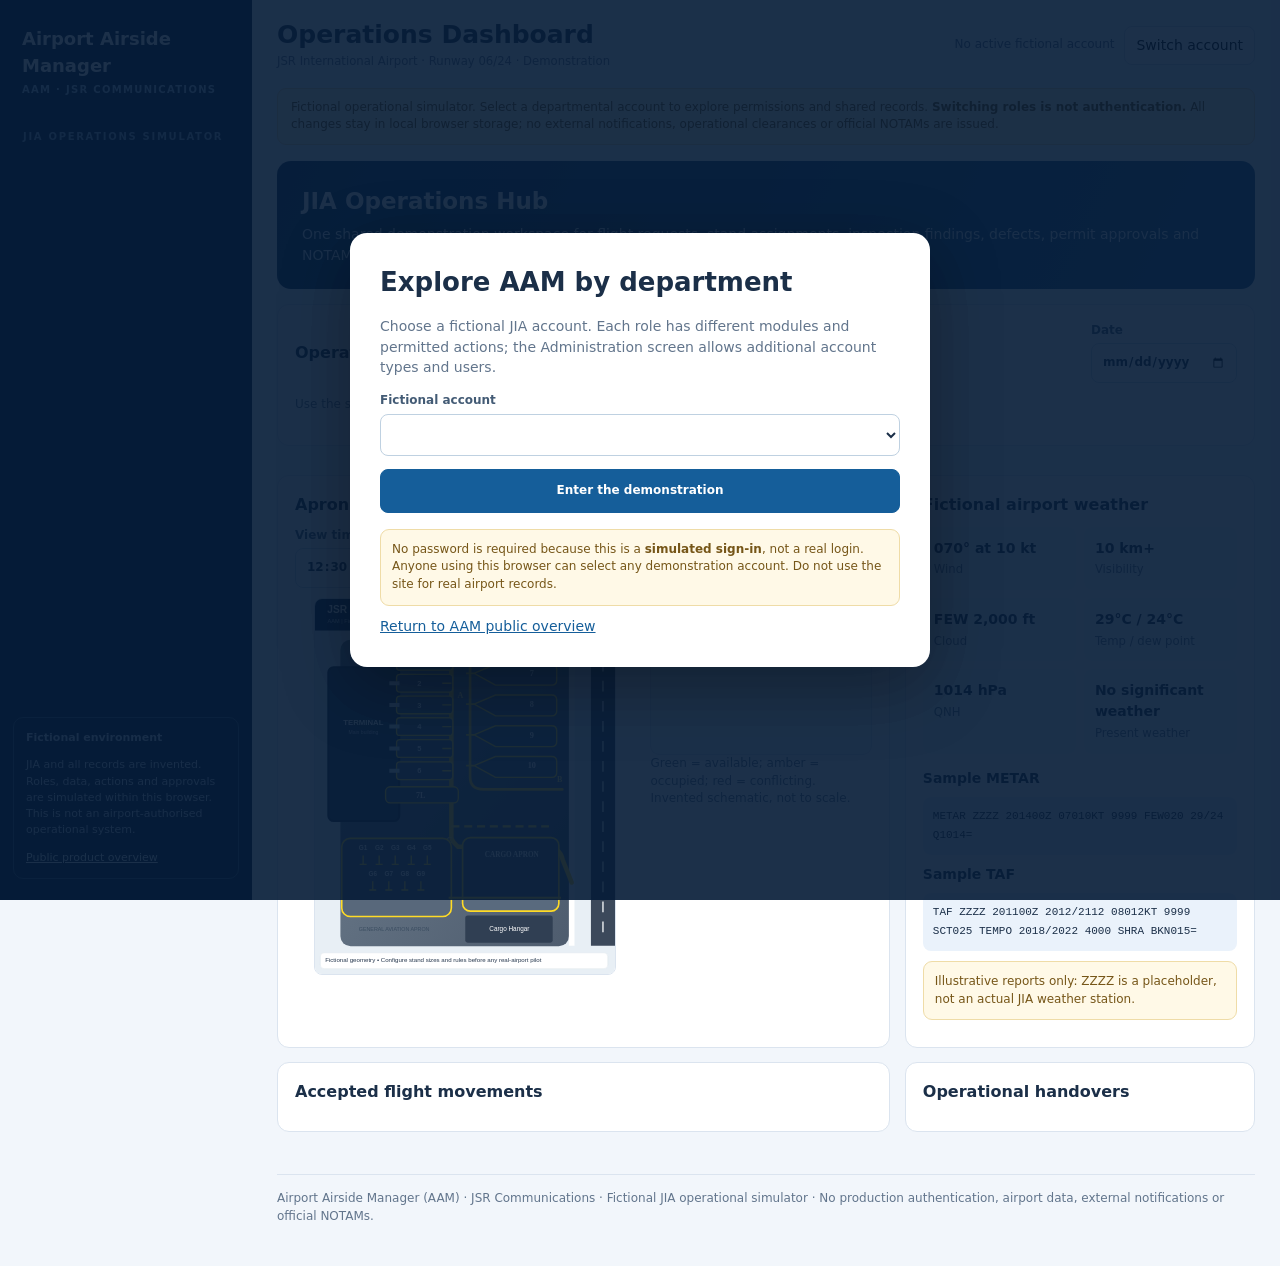
==== portal.html @ 3cc565a4 "Add unified fictional JIA departmental portal and admin configuration screens" ====
<!doctype html>
<html lang="en-GB">
<head>
<meta charset="utf-8"><meta name="viewport" content="width=device-width,initial-scale=1">
<meta name="description" content="Airport Airside Manager (AAM) integrated fictional JSR International Airport role-based operations simulator by JSR Communications.">
<meta name="theme-color" content="#102b4f">
<title>AAM | JIA Integrated Operations Simulation</title>
<link rel="stylesheet" href="assets/portal.css">
<script src="assets/portal.js" defer></script>
</head>
<body>
<div class="shell">
<aside class="sidebar" aria-label="AAM navigation">
<div class="brand"><b>Airport Airside Manager</b><small>AAM · JSR COMMUNICATIONS</small></div>
<div class="nav-title">JIA operations simulator</div>
<nav id="navLinks" aria-label="Department modules"></nav>
<div class="sidebar-note"><b>Fictional environment</b><p>JIA and all records are invented. Roles, data, actions and approvals are simulated within this browser. This is not an airport-authorised operational system.</p><a href="index.html" style="color:#e2f4ff">Public product overview</a></div>
</aside>
<main class="content">
<div class="top"><div><h1 id="pageTitle">Operations Dashboard</h1><small>JSR International Airport · Runway 06/24 · Demonstration</small></div>
<div class="account"><span id="accountLabel">No active fictional account</span><button type="button" id="switchAccount">Switch account</button></div></div>
<div class="demo-label">Fictional operational simulator. Select a departmental account to explore permissions and shared records. <b>Switching roles is not authentication.</b> All changes stay in local browser storage; no external notifications, operational clearances or official NOTAMs are issued.</div>
<section class="section active" data-page="dashboard">
<div class="hero"><h2>JIA Operations Hub</h2><p>One shared demonstration workspace for flight requests, stand assignments, inspection findings, defects, permit approvals and NOTAM requests. Switch between fictional department accounts to see the differences.</p></div>
<div class="panel"><div class="panel-head"><h3>Operating day</h3><label class="field">Date <input id="operatingDate" type="date"></label></div><p class="hint">Use the same fictional working day across flights, GA stays, inspections and the apron display.</p></div>
<div class="metrics" id="dashboardMetrics"></div>
<div class="two">
<div class="panel"><h3>Apron occupancy · assignment-linked</h3><div class="actions"><label class="field">View time <input id="viewTime" type="time" value="12:30"></label><button class="btn" data-action="reset-time">12:30 sample</button></div>
<div class="map-wrap"><div class="map-graphic"><img src="assets/jia-demo-apron.svg" alt="Original fictional JIA apron with contact stands, remote parking, GA and cargo positions"><div id="mapPins"></div></div>
<div><h4>Selected position</h4><div class="map-data" id="mapDetail">Choose a stand.</div><p class="hint">Green = available; amber = occupied; red = conflicting. Invented schematic, not to scale.</p></div></div>
</div>
<div class="panel"><h3>Fictional airport weather</h3><div class="wxgrid"><div><b>070° at 10 kt</b><small>Wind</small></div><div><b>10 km+</b><small>Visibility</small></div><div><b>FEW 2,000 ft</b><small>Cloud</small></div><div><b>29°C / 24°C</b><small>Temp / dew point</small></div><div><b>1014 hPa</b><small>QNH</small></div><div><b>No significant weather</b><small>Present weather</small></div></div><h4 style="margin-top:14px">Sample METAR</h4><code class="raw">METAR ZZZZ 201400Z 07010KT 9999 FEW020 29/24 Q1014=</code><h4>Sample TAF</h4><code class="raw">TAF ZZZZ 201100Z 2012/2112 08012KT 9999 SCT025 TEMPO 2018/2022 4000 SHRA BKN015=</code><div class="notice">Illustrative reports only: ZZZZ is a placeholder, not an actual JIA weather station.</div></div>
</div>
<div class="two"><div class="panel"><h3>Accepted flight movements</h3><div id="dashboardFlights"></div></div><div class="panel"><h3>Operational handovers</h3><div id="dashboardWork"></div></div></div>
</section>
<section class="section" data-page="flights">
<div class="panel"><div class="panel-head"><h3>Flight requests &amp; official working schedule</h3><span class="tag">Airline requests require Operations acceptance</span></div><p class="hint">Airlines see only their own flights. Pending requests do not appear on the accepted movement board. Airlines may update ETA and ETD after acceptance; only Operations can allocate stands or alter official schedule status.</p><div class="table-wrap"><table><thead><tr><th>Flight / airline</th><th>Category / aircraft</th><th>STA / STD</th><th>ETA / ETD</th><th>Status</th><th>Stand / resources</th><th>Action</th></tr></thead><tbody id="flightRows"></tbody></table></div></div>
<div class="panel"><h3>Add a flight request</h3><form class="form" id="flightForm">
<label>Flight number / callsign<input required name="number" maxlength="16" placeholder="IA215"></label><label>Aircraft type<select name="aircraft"><option>AT76</option><option>DHC6</option><option>E190</option><option>A320</option><option>B738</option><option>C208</option></select></label>
<label>Arrival / origin code<input name="origin" required maxlength="12" placeholder="ZZZA"></label><label>Next destination<input name="destination" required maxlength="12" placeholder="ZZZB"></label>
<label>Category<select name="category"><option>International</option><option>Domestic</option><option>GA</option><option>Cargo</option></select></label><label>Scheduled arrival (STA)<input name="sta" type="time" required></label>
<label>Scheduled departure (STD)<input name="std" type="time" required></label><label>ETA (optional)<input name="eta" type="time"></label>
<label>ETD (optional)<input name="etd" type="time"></label><div class="full"><button class="btn primary" type="submit">Submit to Airport Operations</button></div>
</form></div>
</section>
<section class="section" data-page="private">
<div class="panel"><h3>Airline private schedule</h3><p class="hint">This is your airline's private working sheet. Add internal rows, notes and changes and print it without sending them to Airport Operations. Selecting <b>Submit flight to Operations</b> is a separate deliberate action.</p>
<div class="actions"><button class="btn" id="printPrivate" type="button">Print private schedule</button></div>
<div class="table-wrap" id="privatePrintArea"><table><thead><tr><th>Internal flight</th><th>Route</th><th>Time</th><th>Private notes</th><th>Action</th></tr></thead><tbody id="privateRows"></tbody></table></div></div>
<div class="panel"><h3>Add private planning row</h3><form id="privateForm" class="form"><label>Internal flight<input name="flight" required maxlength="18"></label><label>Route<input name="route" maxlength="90" required></label><label>Planning time<input name="time" type="time" required></label><label class="full">Private note<textarea name="note" maxlength="350"></textarea></label><div class="full"><button class="btn primary">Save privately</button></div></form></div>
</section>
<section class="section" data-page="ga">
<div class="two"><div class="panel"><h3>GA &amp; FBO parking register</h3><p class="hint">Multi-day reservations and occupied GA positions. FBOs see their own entries, while Operations can view all. Position conflicts are flagged.</p><div id="gaRows"></div></div>
<div class="panel"><h3>Add fictional GA stay</h3><form class="form" id="gaForm"><label>Aircraft registration<input name="registration" required maxlength="16"></label><label>Aircraft type<input name="aircraft" required maxlength="24" placeholder="C208"></label><label>GA position<select name="spot" id="gaSpotSelect"></select></label><label>Operator<input name="operator" required maxlength="80"></label><label>Arrival date<input type="date" name="start" required></label><label>Departure date<input type="date" name="end" required></label><label>Status<select name="status"><option>Reserved</option><option>On stand</option><option>Departed</option></select></label><div class="full"><button class="btn primary">Save GA stay</button></div></form></div></div>
</section>
<section class="section" data-page="issues">
<div class="two"><div class="panel"><h3>Issues &amp; defects register</h3><p class="hint">One issue, one accountable owner, due date and recorded resolution/sign-off. Overdue entries remain open until formally closed.</p><div class="cards" id="issueRows"></div></div>
<div class="panel"><h3>Report a defect</h3><form id="issueForm" class="form">
<label>Location<input name="location" required maxlength="100" placeholder="Stand 4"></label><label>Category<select name="category"><option>Lighting</option><option>Surface</option><option>FOD</option><option>Fire / safety</option><option>Equipment</option><option>Terminal</option><option>Other</option></select></label>
<label>Severity<select name="severity"><option>Low</option><option selected>Medium</option><option>High</option><option>Urgent</option></select></label><label>Responsible department<select name="owner"><option>Maintenance</option><option>Airport Operations</option><option>Safety</option><option>Ground Handling</option><option>Terminal Operations</option></select></label>
<label>Due date/time<input name="due" type="datetime-local"></label><label class="full">Observation<textarea name="description" required maxlength="900"></textarea></label><div class="full"><button class="btn primary">Create tracked issue</button></div></form></div></div>
</section>
<section class="section" data-page="inspections">
<div class="two"><div class="panel"><h3>Recorded inspection findings</h3><p class="hint">A failed inspection item automatically raises a linked issue in this simulator.</p><div id="inspectionRows"></div></div>
<div class="panel"><h3>Record a fictional inspection check</h3><form id="inspectionForm" class="form">
<label>Checklist<select name="type" id="inspectionType"><option>Airfield</option><option>Terminal</option></select></label><label>Item<select name="item" id="inspectionItem"></select></label>
<label>Result<select name="result"><option>Pass</option><option>Fail</option></select></label><label>Location<input name="location" required maxlength="100"></label>
<label class="full">Remarks<textarea name="remarks" maxlength="900"></textarea></label><div class="full"><button class="btn primary">Record inspection result</button></div></form>
<p class="hint" style="margin-top:15px">For full day/night checklists and PDF reports, use the existing <a href="airfield-inspection.html">Airfield Inspection</a> or <a href="terminal-inspection.html">Terminal Inspection</a> tools. Those older standalone forms do not yet automatically create issues in this simulator.</p></div></div>
</section>
<section class="section" data-page="permits">
<div class="two"><div class="panel"><h3>Airside permits</h3><p class="hint">Request → approval / rejection → activation → close-out. Decisions are simulated and retained in the local audit history.</p><div id="permitRows" class="cards"></div></div>
<div class="panel"><h3>New permit application</h3><form class="form" id="permitForm">
<label>Permit type<select name="type"><option>Hot works</option><option>Airside works</option><option>AVOP / driving</option><option>Temporary access</option></select></label><label>Location<input required name="location" maxlength="100"></label>
<label>Responsible team<input required name="team" maxlength="90"></label><label>Proposed end date/time<input name="end" type="datetime-local"></label>
<label class="full">Scope / safety precautions<textarea required name="scope" maxlength="950"></textarea></label><div class="full"><button class="btn primary">Submit permit request</button></div></form></div></div>
</section>
<section class="section" data-page="notams">
<div class="notice">NOTAM requests and “issued” notices on this page are fictional simulations. This site never communicates with AIS, ATC or an authoritative NOTAM service.</div>
<div class="two"><div class="panel"><h3>NOTAM requests &amp; sample notices</h3><p class="hint">Internal request → Operations review → AIS filing simulation → ATC acknowledgement. Requests are not official NOTAMs.</p><div class="cards" id="notamRows"></div></div>
<div class="panel"><h3>New internal NOTAM request</h3><form class="form" id="notamForm">
<label>Subject<select name="subject"><option>Runway</option><option>Taxiway</option><option>Apron / stands</option><option>Lighting</option><option>Obstacle</option><option>Other</option></select></label>
<label>Location<input name="location" required maxlength="100" placeholder="RWY 06/24"></label>
<label>Start time (UTC)<input name="start" type="datetime-local"></label><label>End time (UTC)<input name="end" type="datetime-local"></label>
<label class="full">Proposed notice text<textarea required name="text" maxlength="1000"></textarea></label><div class="full"><button class="btn primary">Submit internal request</button></div></form></div></div>
</section>
<section class="section" data-page="reports">
<div class="panel"><h3>Reports &amp; audit history</h3><p class="hint">Download fictional CSV reports. These records are local to this browser and are not audited server-side.</p>
<div class="actions" id="reportButtons"></div><h4>Recent demonstration activity</h4><div id="auditRows"></div></div>
</section>
<section class="section" data-page="admin">
<div class="hero"><h2>Administration · JIA</h2><p>Configure simulated account types, permissions, departmental accounts and organisations. None of these controls creates secure users or grants access to a real airport system.</p></div>
<div class="two"><div class="panel"><div class="panel-head"><h3>Account types &amp; permissions</h3></div><label class="field">Edit role type<select id="roleEditor"></select></label><div id="permissionEditor" class="permission-grid" style="margin-top:12px"></div><div class="actions"><button class="btn primary" id="saveRole">Save permissions</button></div><form id="roleForm" class="form"><label class="full">Create new account type<input name="name" required maxlength="50" placeholder="e.g. Airport Fire Service"></label><div class="full"><button class="btn">Add account type</button></div></form></div>
<div class="panel"><h3>Register fictional account</h3><form id="userForm" class="form"><label>Account display name<input name="name" required maxlength="80" placeholder="Demo AIS Officer"></label><label>Account type<select name="role" id="newUserRole"></select></label><label>Organisation<select name="org" id="newUserOrg"></select></label><div class="full"><button class="btn primary">Create account</button></div></form>
<h3 style="margin-top:23px">Register organisation</h3><form class="form" id="orgForm"><label>Organisation<input name="name" maxlength="90" required></label><label>Type<select name="type"><option>Airport</option><option>Airline</option><option>FBO</option><option>Ground Handler</option><option>Contractor</option><option>Other</option></select></label><div class="full"><button class="btn">Add organisation</button></div></form></div></div>
<div class="panel"><h3>Fictional account directory</h3><p class="hint">Account activation and roles are browser-only simulation settings. The System Administrator role is protected from permission edits in this demonstration.</p><div class="table-wrap"><table><thead><tr><th>Account</th><th>Type</th><th>Organisation</th><th>Status</th><th>Actions</th></tr></thead><tbody id="userRows"></tbody></table></div>
<div class="actions"><button type="button" class="btn danger" id="resetDemo">Reset all fictional demo data</button></div></div>
</section>
<footer class="muted" style="font-size:12px;border-top:1px solid #dbe4ef;padding-top:15px;margin-top:28px">Airport Airside Manager (AAM) · JSR Communications · Fictional JIA operational simulator · No production authentication, airport data, external notifications or official NOTAMs.</footer>
</main></div>
<div id="loginOverlay" role="dialog" aria-modal="true" aria-label="Choose a fictional departmental account" hidden>
<div class="login-card"><h2>Explore AAM by department</h2><p>Choose a fictional JIA account. Each role has different modules and permitted actions; the Administration screen allows additional account types and users.</p>
<label class="field">Fictional account<select id="loginChoice"></select></label><button type="button" class="btn primary" id="loginGo">Enter the demonstration</button>
<div class="notice">No password is required because this is a <b>simulated sign-in</b>, not a real login. Anyone using this browser can select any demonstration account. Do not use the site for real airport records.</div>
<a href="index.html">Return to AAM public overview</a></div></div>
</body></html>
---- assets/portal.css ----
:root{--navy:#102b4f;--blue:#155e9a;--deep:#071b38;--gold:#f2c451;--ink:#1b2f48;--muted:#62758c;--line:#dbe4ef;--bg:#f2f6fb;--white:#fff;--ok:#16724d;--bad:#af302b}
*{box-sizing:border-box}html{scroll-behavior:smooth}body{margin:0;background:var(--bg);color:var(--ink);font:14px/1.48 system-ui,-apple-system,"Segoe UI",Arial,sans-serif}a{color:var(--blue)}
input,button,select,textarea{font:inherit}button{cursor:pointer}button:disabled{opacity:.5;cursor:not-allowed}button:focus-visible,a:focus-visible,input:focus-visible,select:focus-visible,textarea:focus-visible{outline:3px solid #80b4e8;outline-offset:2px}
.shell{display:grid;grid-template-columns:252px minmax(0,1fr);min-height:100vh}
.sidebar{background:var(--deep);color:white;padding:21px 13px;display:flex;flex-direction:column;gap:20px;position:sticky;top:0;height:100vh;overflow:auto}
.brand{padding:5px 9px}.brand b{display:block;font-size:18px}.brand small{display:block;color:#a9c8e9;letter-spacing:1.3px;font-weight:600;font-size:10px;margin-top:4px}
.nav-title{font-size:10px;letter-spacing:1.7px;color:#91aed0;text-transform:uppercase;font-weight:850;margin:7px 10px}
#navLinks{display:grid;gap:4px}.nav-link{color:#cfe0f1;text-decoration:none;border-radius:8px;padding:11px 12px;font-weight:680;font-size:13px}.nav-link:hover{background:#203e63;color:#fff}.nav-link.active{background:#28537e;color:white;border-left:3px solid var(--gold)}.nav-link em{font-style:normal;color:#91bde7;margin-right:8px}
.sidebar-note{margin-top:auto;padding:12px;border:1px solid #395776;border-radius:10px;font-size:11px;color:#c4d6eb}
.content{min-width:0;padding:20px 25px 40px;max-width:1650px;width:100%;margin:auto}
.top{display:flex;justify-content:space-between;align-items:center;gap:15px;flex-wrap:wrap;margin-bottom:17px}
.top h1{font-size:25px;margin:0;line-height:1.2}.top small{color:var(--muted)}.account{display:flex;gap:10px;align-items:center;flex-wrap:wrap}.account span{font-size:12px;color:#516984}.account b{color:#173c65}.account button{border:1px solid #cbdbe9;background:#fff;border-radius:8px;padding:8px 11px}
.hero{background:linear-gradient(115deg,#12345b,#235e91);padding:23px 25px;color:#fff;border-radius:14px;margin-bottom:15px}
.hero h2{font-size:23px;margin:0 0 6px}.hero p{margin:0;color:#d9e8f6;max-width:950px}.hero small{color:#f8e6a0}
.demo-label{border-radius:9px;background:#fff7df;border:1px solid #efdba0;color:#75510a;padding:10px 13px;font-size:12px;margin-bottom:16px}
.section{display:none}.section.active{display:block}
.metrics{display:grid;grid-template-columns:repeat(4,minmax(0,1fr));gap:13px;margin-bottom:15px}.metric{background:white;border:1px solid var(--line);border-radius:11px;padding:16px}.metric span{font-size:11px;text-transform:uppercase;color:var(--muted);letter-spacing:.4px;font-weight:750}.metric strong{font-size:29px;display:block;margin:5px 0 2px}.metric small{color:var(--muted)}
.panel{background:#fff;border:1px solid var(--line);border-radius:12px;padding:17px;margin-bottom:14px;min-width:0}.panel h3{font-size:16px;margin:0 0 10px}.panel h4{font-size:14px;margin:0 0 6px}.panel .hint{font-size:12px;color:var(--muted);margin:0 0 14px}.panel-head{display:flex;align-items:center;justify-content:space-between;gap:10px;flex-wrap:wrap;margin-bottom:13px}.panel-head h3{margin:0}
.two{display:grid;grid-template-columns:minmax(0,1.4fr) minmax(300px,.8fr);gap:15px}.two-even{display:grid;grid-template-columns:repeat(2,minmax(0,1fr));gap:15px}
.form{display:grid;grid-template-columns:repeat(2,minmax(0,1fr));gap:11px}.form label,.field{display:block;font-size:12px;font-weight:750;color:#435b75}.form input,.form select,.form textarea,.field input,.field select{display:block;width:100%;margin-top:4px;background:#fff;border:1px solid #c9d7e6;padding:9px 10px;border-radius:8px;color:var(--ink);min-width:0}.form textarea{resize:vertical;min-height:75px}.full{grid-column:1/-1}.compact{max-width:210px}
.btn{background:#fff;border:1px solid #c9d6e5;color:#1c507f;padding:9px 13px;border-radius:8px;font-size:12px;font-weight:780;display:inline-block;text-decoration:none}.btn.primary{background:var(--blue);color:#fff;border-color:var(--blue)}.btn.danger{background:#fff3f2;color:#9b2d28;border-color:#f3c3c0}.btn:disabled{cursor:not-allowed;opacity:.5}.btn:hover:not(:disabled){filter:brightness(.96)}.actions{display:flex;flex-wrap:wrap;gap:8px;align-items:center;margin:10px 0}.actions select,.actions input{width:auto;max-width:190px;min-width:110px}
.table-wrap{overflow:auto;border:1px solid var(--line);border-radius:10px}table{width:100%;border-collapse:collapse;min-width:650px}th{background:#f1f5f9;color:#54708d;letter-spacing:.35px;text-align:left;font-size:10px;text-transform:uppercase;font-weight:850}th,td{padding:10px;border-bottom:1px solid #e6edf4;vertical-align:top}td{font-size:12px}tr:last-child td{border-bottom:0}td small{display:block;color:#6e7f94}td select{min-width:110px;border:1px solid #cbd9e6;border-radius:7px;background:#fff;padding:6px}td .btn{padding:6px 8px;font-size:11px}
.tag{display:inline-block;padding:4px 8px;border-radius:8px;font-size:10px;font-weight:800;background:#e9f2fc;color:#1f5991}.tag.green{background:#e1f7e9;color:#0d7540}.tag.amber{background:#fff1d7;color:#8b5608}.tag.red{background:#ffe5e3;color:#a22d28}
.cards{display:grid;gap:11px}.record{border:1px solid var(--line);background:#fcfdff;border-radius:10px;padding:12px}.record h4{margin:0 0 7px;font-size:13px}.record p{font-size:12px;color:#485f77;margin:7px 0;white-space:pre-wrap;overflow-wrap:anywhere}.record small{font-size:11px;color:#60758c}
.muted{color:var(--muted)}.empty{color:var(--muted);padding:17px;font-size:13px}
.map-wrap{display:grid;grid-template-columns:minmax(0,1fr) minmax(210px,.65fr);gap:15px}.map-graphic{position:relative;max-width:650px;margin:auto}.map-graphic img{width:100%;display:block;border-radius:8px;border:1px solid var(--line)}.map-pin{position:absolute;z-index:2;border:1px solid #fff;box-shadow:0 2px 7px #0005;border-radius:7px;padding:3px 5px;max-width:72px;transform:translate(-50%,-50%);font-size:10px;font-weight:800;background:#e3f8e9;color:#135e39}.map-pin.busy{background:#ffe7b5;color:#78480b}.map-pin.clash{background:#ffe0dd;color:#a1221d}.map-pin[aria-pressed="true"]{outline:2px solid #1d5b9e;outline-offset:2px}.map-data{white-space:pre-line;line-height:1.7;font-size:12px;background:#f2f6fa;border:1px solid var(--line);border-radius:9px;padding:11px;min-height:130px;color:#1a3756}
.wxgrid{display:grid;grid-template-columns:repeat(2,minmax(0,1fr));gap:8px}.wxgrid div{background:#f3f7fc;padding:11px;border-radius:8px}.wxgrid b{display:block}.wxgrid small{color:#60778d}code.raw{display:block;white-space:normal;overflow-wrap:anywhere;background:#eaf2fb;padding:10px;border-radius:8px;font-size:11px;line-height:1.7;margin:9px 0}.notice{padding:11px;background:#fff9e7;border:1px solid #efdca7;border-radius:9px;color:#765618;font-size:12px;margin:10px 0}.audit{font-size:11px;color:#637993;border-bottom:1px solid #edf2f6;padding:7px 0}
.permission-grid{display:grid;grid-template-columns:repeat(3,minmax(0,1fr));gap:9px}.permission-grid label{display:flex;align-items:start;gap:7px;padding:6px;border:1px solid #d8e3ee;border-radius:8px;font-size:11px;font-weight:550}.permission-grid input{margin:2px 0 0;width:auto}.role-picker{display:grid;grid-template-columns:1fr 1fr;gap:10px}
#loginOverlay{position:fixed;inset:0;background:#061c37e8;z-index:200;display:flex;justify-content:center;align-items:center;padding:18px}
.login-card{background:#fff;max-width:580px;width:100%;border-radius:17px;padding:30px;box-shadow:0 20px 70px #0005}.login-card h2{font-size:26px;margin:0 0 8px}.login-card p{color:var(--muted)}.login-card select{width:100%;border:1px solid #bfd1e1;border-radius:8px;padding:12px;background:white}.login-card button{width:100%;margin-top:13px;padding:12px}.login-card .notice{margin-top:16px}
dialog{border:1px solid #c6d8e8;border-radius:14px;padding:24px;max-width:min(90vw,550px)}dialog::backdrop{background:#06182cc9}
@media(max-width:1100px){.shell{grid-template-columns:220px minmax(0,1fr)}.content{padding:16px}.permission-grid{grid-template-columns:repeat(2,minmax(0,1fr))}}
@media(max-width:850px){.shell{grid-template-columns:1fr}.sidebar{position:relative;height:auto;gap:10px;padding:14px}.sidebar-note{display:none}#navLinks{display:flex;overflow:auto;gap:5px}.nav-link{flex:none;padding:10px}.two,.two-even,.map-wrap{grid-template-columns:1fr}.metrics{grid-template-columns:repeat(2,minmax(0,1fr))}}
@media(max-width:580px){.metrics,.form,.permission-grid,.role-picker,.wxgrid{grid-template-columns:1fr}.content{padding:13px}.login-card{padding:18px}.top h1{font-size:21px}.map-pin{font-size:8px;padding:2px 3px}th,td{padding:8px}}
@media print{.sidebar,.account,.btn,.form,.demo-label,#loginOverlay,.nav-link{display:none!important}.shell{display:block}.section{display:none!important}.section.active{display:block!important}body{background:#fff}.panel{break-inside:avoid}}
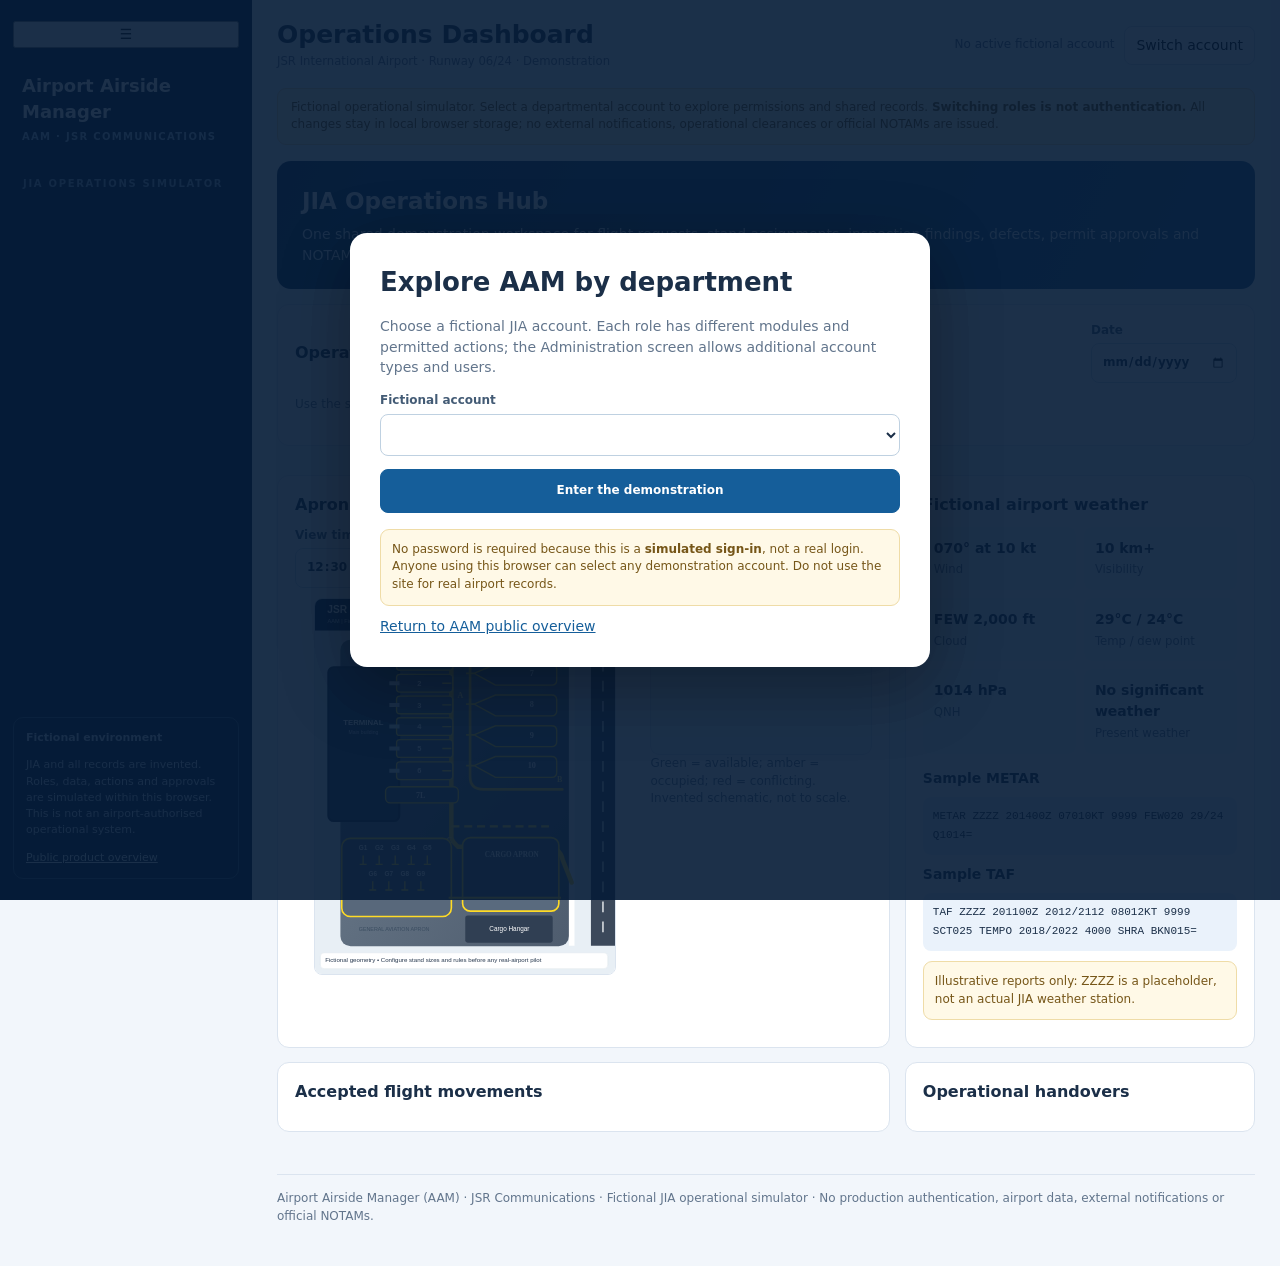
==== commit b805b9af: "Add collapsible sidebar control and separate Issues/Permits tabs in departmental simulator" ====
--- a/portal.html
+++ b/portal.html
@@ -11,6 +11,7 @@
 <body>
 <div class="shell">
 <aside class="sidebar" aria-label="AAM navigation">
+<button id="collapseSidebar" class="collapse-control" type="button" aria-expanded="true" aria-label="Collapse sidebar" title="Collapse sidebar">☰</button>
 <div class="brand"><b>Airport Airside Manager</b><small>AAM · JSR COMMUNICATIONS</small></div>
 <div class="nav-title">JIA operations simulator</div>
 <nav id="navLinks" aria-label="Department modules"></nav>
@@ -54,6 +55,7 @@
 <div class="panel"><h3>Add fictional GA stay</h3><form class="form" id="gaForm"><label>Aircraft registration<input name="registration" required maxlength="16"></label><label>Aircraft type<input name="aircraft" required maxlength="24" placeholder="C208"></label><label>GA position<select name="spot" id="gaSpotSelect"></select></label><label>Operator<input name="operator" required maxlength="80"></label><label>Arrival date<input type="date" name="start" required></label><label>Departure date<input type="date" name="end" required></label><label>Status<select name="status"><option>Reserved</option><option>On stand</option><option>Departed</option></select></label><div class="full"><button class="btn primary">Save GA stay</button></div></form></div></div>
 </section>
 <section class="section" data-page="issues">
+<div class="tab-strip" aria-label="Issues and permits tabs"><button type="button" class="tab-button active" data-jump="issues">Issues &amp; Defects</button><button type="button" class="tab-button" data-jump="permits">Permits &amp; Approvals</button></div>
 <div class="two"><div class="panel"><h3>Issues &amp; defects register</h3><p class="hint">One issue, one accountable owner, due date and recorded resolution/sign-off. Overdue entries remain open until formally closed.</p><div class="cards" id="issueRows"></div></div>
 <div class="panel"><h3>Report a defect</h3><form id="issueForm" class="form">
 <label>Location<input name="location" required maxlength="100" placeholder="Stand 4"></label><label>Category<select name="category"><option>Lighting</option><option>Surface</option><option>FOD</option><option>Fire / safety</option><option>Equipment</option><option>Terminal</option><option>Other</option></select></label>
@@ -69,6 +71,7 @@
 <p class="hint" style="margin-top:15px">For full day/night checklists and PDF reports, use the existing <a href="airfield-inspection.html">Airfield Inspection</a> or <a href="terminal-inspection.html">Terminal Inspection</a> tools. Those older standalone forms do not yet automatically create issues in this simulator.</p></div></div>
 </section>
 <section class="section" data-page="permits">
+<div class="tab-strip" aria-label="Issues and permits tabs"><button type="button" class="tab-button" data-jump="issues">Issues &amp; Defects</button><button type="button" class="tab-button active" data-jump="permits">Permits &amp; Approvals</button></div>
 <div class="two"><div class="panel"><h3>Airside permits</h3><p class="hint">Request → approval / rejection → activation → close-out. Decisions are simulated and retained in the local audit history.</p><div id="permitRows" class="cards"></div></div>
 <div class="panel"><h3>New permit application</h3><form class="form" id="permitForm">
 <label>Permit type<select name="type"><option>Hot works</option><option>Airside works</option><option>AVOP / driving</option><option>Temporary access</option></select></label><label>Location<input required name="location" maxlength="100"></label>
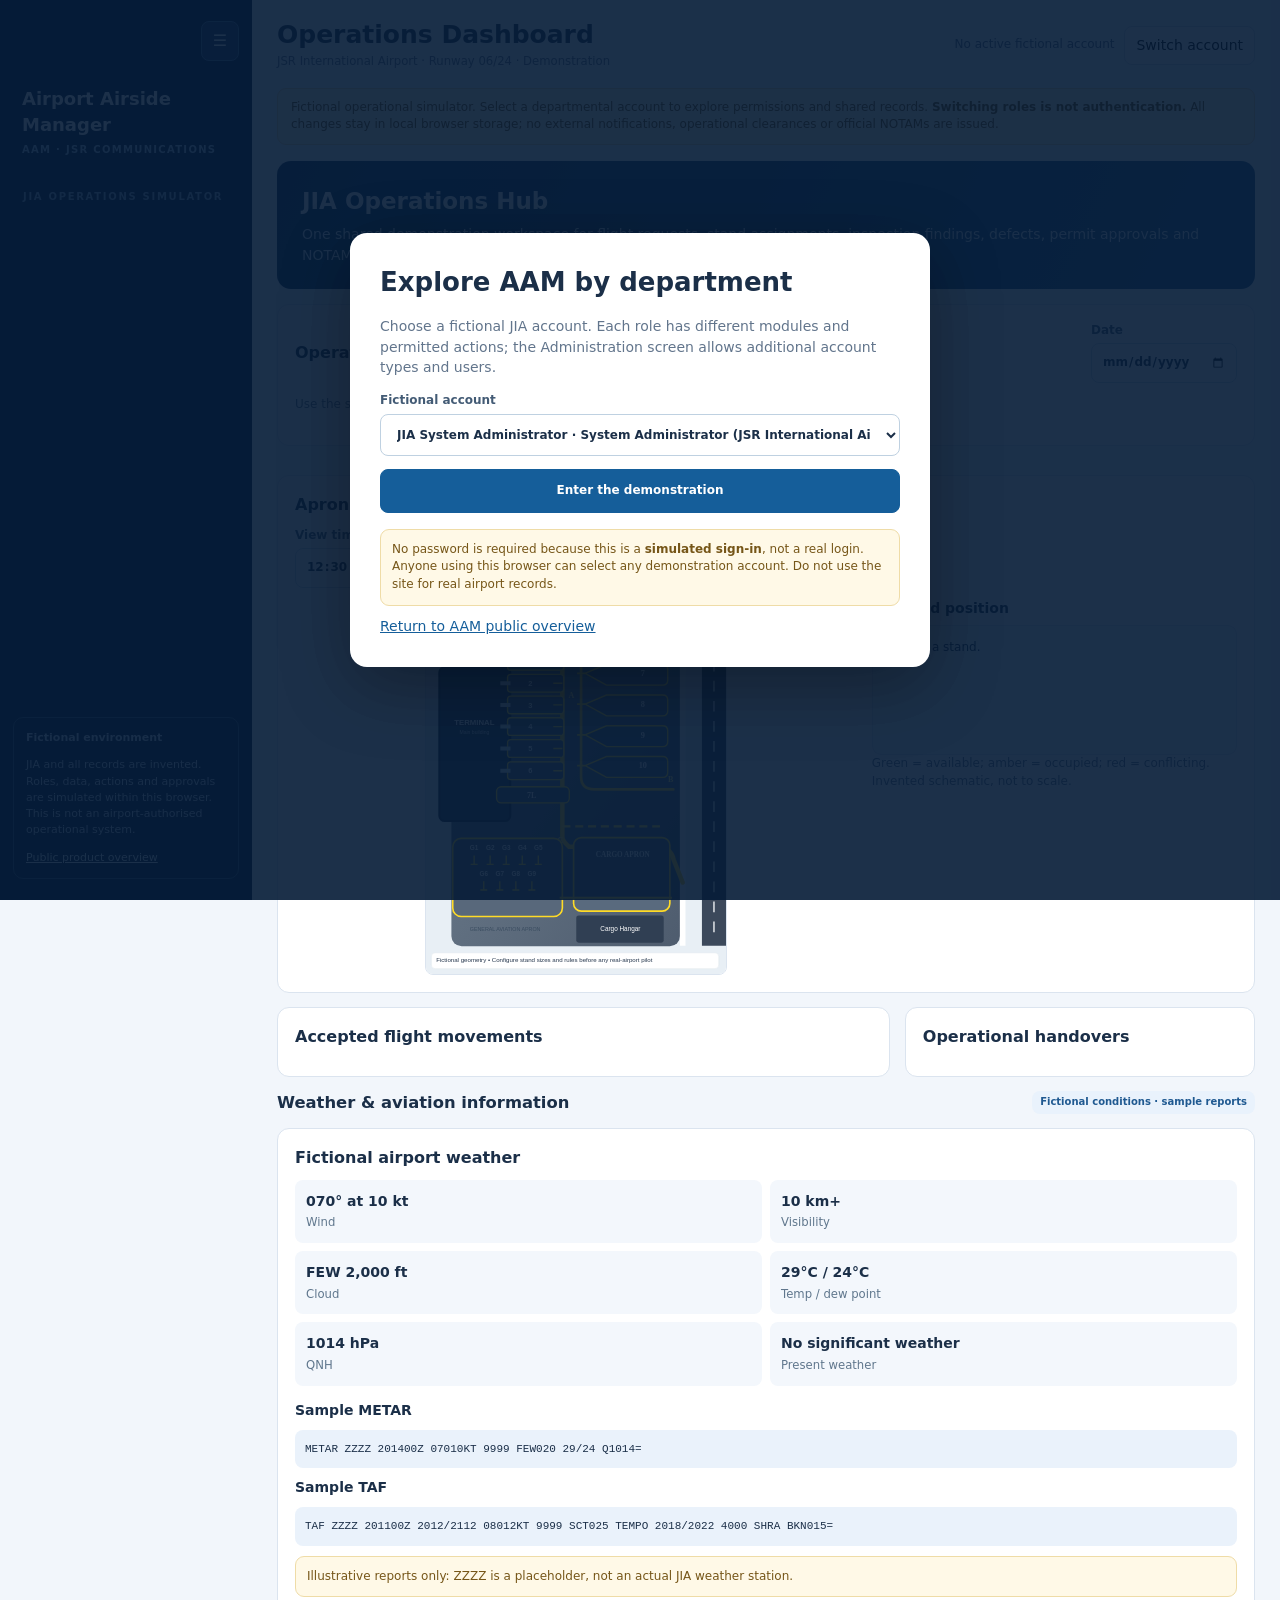
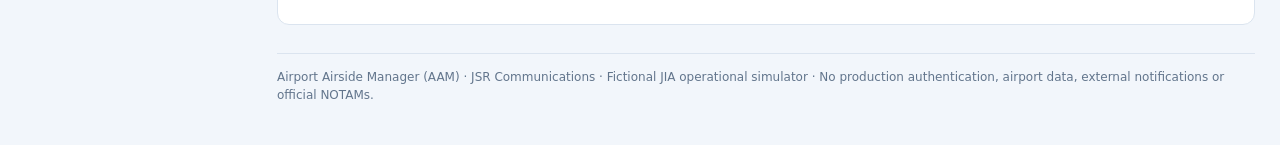
==== commit 460c4e6e: "Restore standalone full-width apron map above movement board and separate airport weather section" ====
--- a/portal.html
+++ b/portal.html
@@ -25,14 +25,17 @@
 <div class="hero"><h2>JIA Operations Hub</h2><p>One shared demonstration workspace for flight requests, stand assignments, inspection findings, defects, permit approvals and NOTAM requests. Switch between fictional department accounts to see the differences.</p></div>
 <div class="panel"><div class="panel-head"><h3>Operating day</h3><label class="field">Date <input id="operatingDate" type="date"></label></div><p class="hint">Use the same fictional working day across flights, GA stays, inspections and the apron display.</p></div>
 <div class="metrics" id="dashboardMetrics"></div>
-<div class="two">
+<section class="aam-full-width-apron" aria-label="Standalone apron map">
 <div class="panel"><h3>Apron occupancy · assignment-linked</h3><div class="actions"><label class="field">View time <input id="viewTime" type="time" value="12:30"></label><button class="btn" data-action="reset-time">12:30 sample</button></div>
 <div class="map-wrap"><div class="map-graphic"><img src="assets/jia-demo-apron.svg" alt="Original fictional JIA apron with contact stands, remote parking, GA and cargo positions"><div id="mapPins"></div></div>
 <div><h4>Selected position</h4><div class="map-data" id="mapDetail">Choose a stand.</div><p class="hint">Green = available; amber = occupied; red = conflicting. Invented schematic, not to scale.</p></div></div>
 </div>
+</section>
+<div class="two"><div class="panel"><h3>Accepted flight movements</h3><div id="dashboardFlights"></div></div><div class="panel"><h3>Operational handovers</h3><div id="dashboardWork"></div></div></div>
+<section class="aam-airport-weather" aria-label="Fictional airport weather">
+<div class="panel-head"><h3>Weather &amp; aviation information</h3><span class="tag">Fictional conditions · sample reports</span></div>
 <div class="panel"><h3>Fictional airport weather</h3><div class="wxgrid"><div><b>070° at 10 kt</b><small>Wind</small></div><div><b>10 km+</b><small>Visibility</small></div><div><b>FEW 2,000 ft</b><small>Cloud</small></div><div><b>29°C / 24°C</b><small>Temp / dew point</small></div><div><b>1014 hPa</b><small>QNH</small></div><div><b>No significant weather</b><small>Present weather</small></div></div><h4 style="margin-top:14px">Sample METAR</h4><code class="raw">METAR ZZZZ 201400Z 07010KT 9999 FEW020 29/24 Q1014=</code><h4>Sample TAF</h4><code class="raw">TAF ZZZZ 201100Z 2012/2112 08012KT 9999 SCT025 TEMPO 2018/2022 4000 SHRA BKN015=</code><div class="notice">Illustrative reports only: ZZZZ is a placeholder, not an actual JIA weather station.</div></div>
-</div>
-<div class="two"><div class="panel"><h3>Accepted flight movements</h3><div id="dashboardFlights"></div></div><div class="panel"><h3>Operational handovers</h3><div id="dashboardWork"></div></div></div>
+</section>
 </section>
 <section class="section" data-page="flights">
 <div class="panel"><div class="panel-head"><h3>Flight requests &amp; official working schedule</h3><span class="tag">Airline requests require Operations acceptance</span></div><p class="hint">Airlines see only their own flights. Pending requests do not appear on the accepted movement board. Airlines may update ETA and ETD after acceptance; only Operations can allocate stands or alter official schedule status.</p><div class="table-wrap"><table><thead><tr><th>Flight / airline</th><th>Category / aircraft</th><th>STA / STD</th><th>ETA / ETD</th><th>Status</th><th>Stand / resources</th><th>Action</th></tr></thead><tbody id="flightRows"></tbody></table></div></div>
--- a/assets/portal.css
+++ b/assets/portal.css
@@ -34,3 +34,29 @@
 @media(max-width:850px){.shell{grid-template-columns:1fr}.sidebar{position:relative;height:auto;gap:10px;padding:14px}.sidebar-note{display:none}#navLinks{display:flex;overflow:auto;gap:5px}.nav-link{flex:none;padding:10px}.two,.two-even,.map-wrap{grid-template-columns:1fr}.metrics{grid-template-columns:repeat(2,minmax(0,1fr))}}
 @media(max-width:580px){.metrics,.form,.permission-grid,.role-picker,.wxgrid{grid-template-columns:1fr}.content{padding:13px}.login-card{padding:18px}.top h1{font-size:21px}.map-pin{font-size:8px;padding:2px 3px}th,td{padding:8px}}
 @media print{.sidebar,.account,.btn,.form,.demo-label,#loginOverlay,.nav-link{display:none!important}.shell{display:block}.section{display:none!important}.section.active{display:block!important}body{background:#fff}.panel{break-inside:avoid}}
+
+
+/* Collapsible departmental navigation. */
+.sidebar .collapse-control{align-self:flex-end;background:#203d63;color:white;border:1px solid #52769f;border-radius:8px;padding:7px 11px;font-weight:800;font-size:16px;cursor:pointer}
+.shell.collapsed{grid-template-columns:74px minmax(0,1fr)}
+.shell.collapsed .sidebar{padding:16px 8px}
+.shell.collapsed .brand,.shell.collapsed .nav-title,.shell.collapsed .sidebar-note{display:none}
+.shell.collapsed .nav-link{font-size:0;line-height:1;text-align:center;padding:13px 7px}
+.shell.collapsed .nav-link em{font-size:20px;margin:0}
+.shell.collapsed .sidebar .collapse-control{align-self:center}
+.tab-strip{display:flex;gap:7px;flex-wrap:wrap;margin:0 0 14px}
+.tab-button{border:1px solid #c7d7e7;border-radius:9px;background:#fff;padding:10px 15px;color:#224e7e;font-weight:750}
+.tab-button.active{background:#155e9a;color:#fff;border-color:#155e9a}
+#loginOverlay[hidden]{display:none!important}
+@media(max-width:850px){.shell.collapsed{display:block}.shell.collapsed .sidebar{padding:14px}.shell.collapsed .brand{display:block}.shell.collapsed .nav-link{font-size:12px;line-height:1.5;padding:10px}.shell.collapsed .nav-link em{font-size:14px;margin-right:6px}}
+
+/* Integrated mode: the original AAM dashboard owns the sidebar, title and account picker. */
+body.embed{background:#f3f6fb}
+body.embed .shell{display:block;min-height:0;max-width:none}
+body.embed .sidebar{display:none!important}
+body.embed .content{padding:12px 12px 22px;max-width:none;margin:0;width:100%}
+body.embed .top{display:none!important}
+body.embed .demo-label{display:none!important}
+body.embed .panel{border-radius:11px}
+body.embed footer{font-size:11px}
+@media(max-width:700px){body.embed .content{padding:8px}}
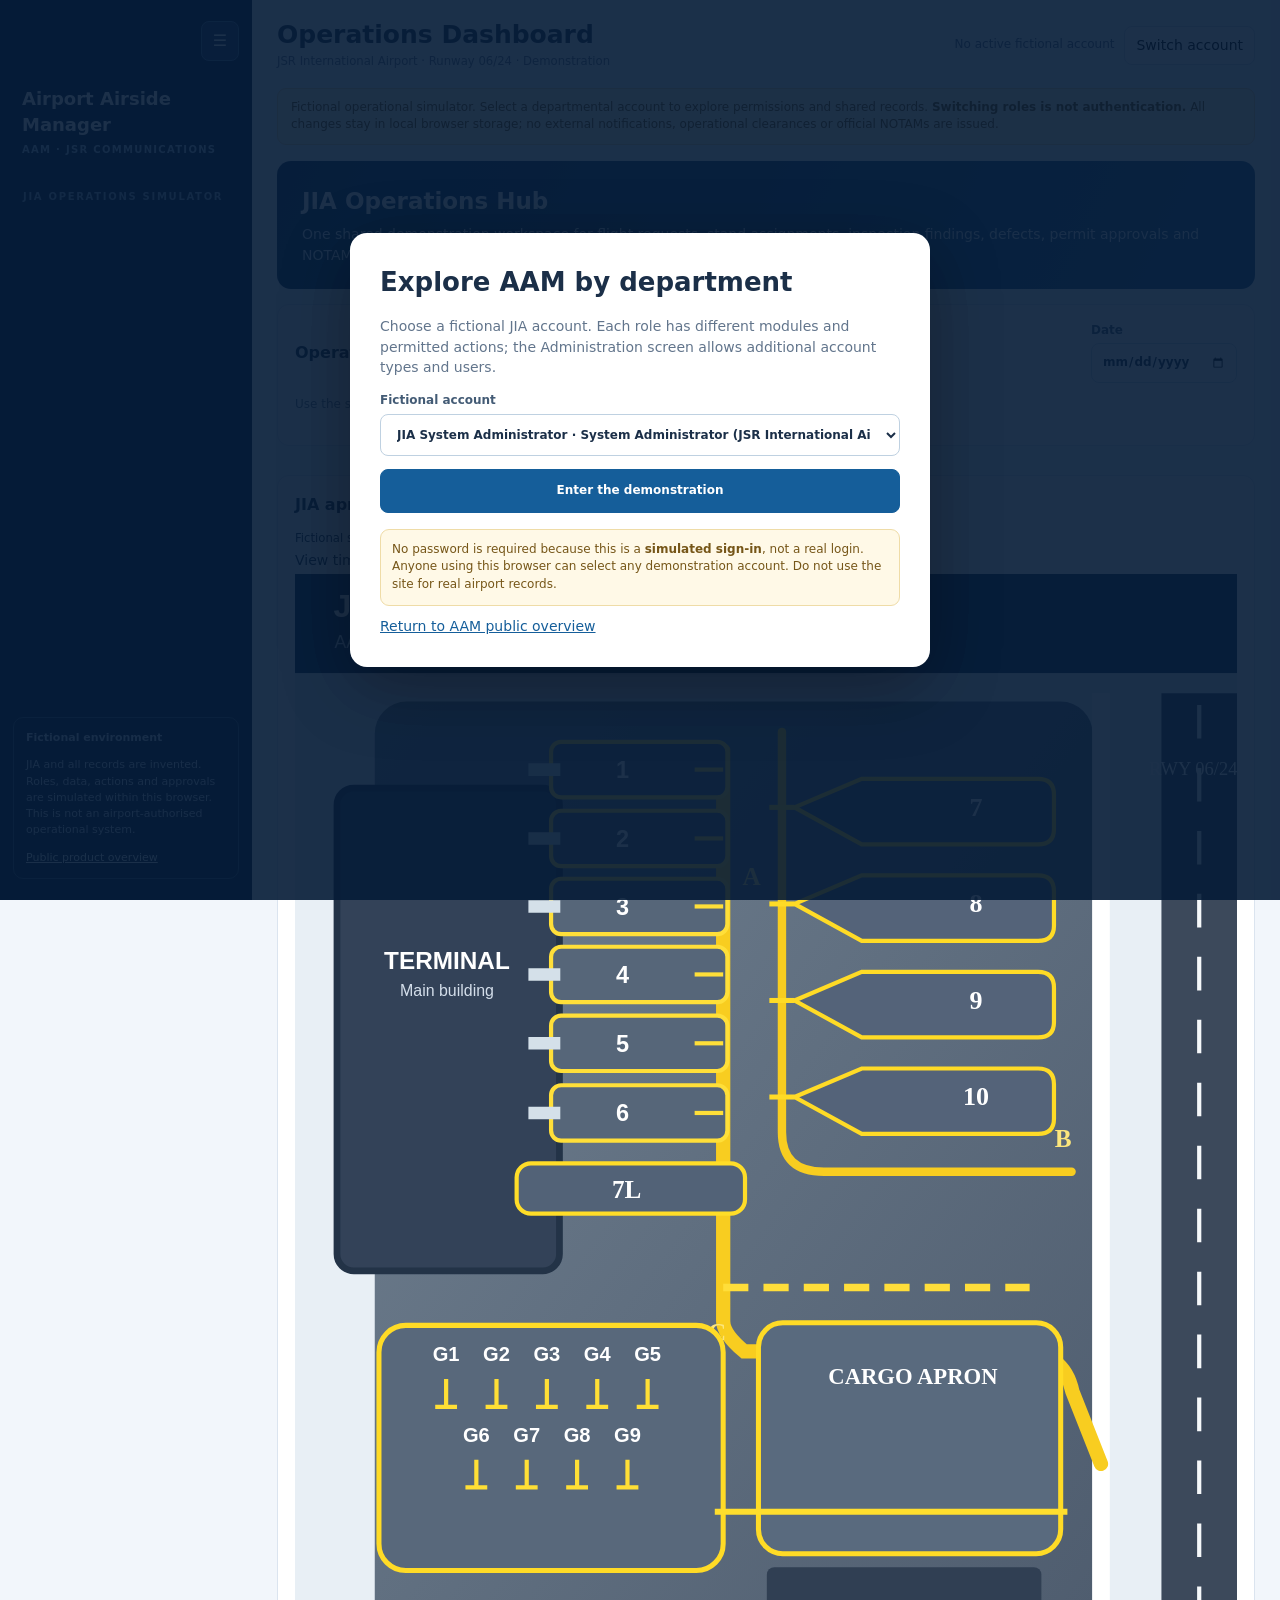
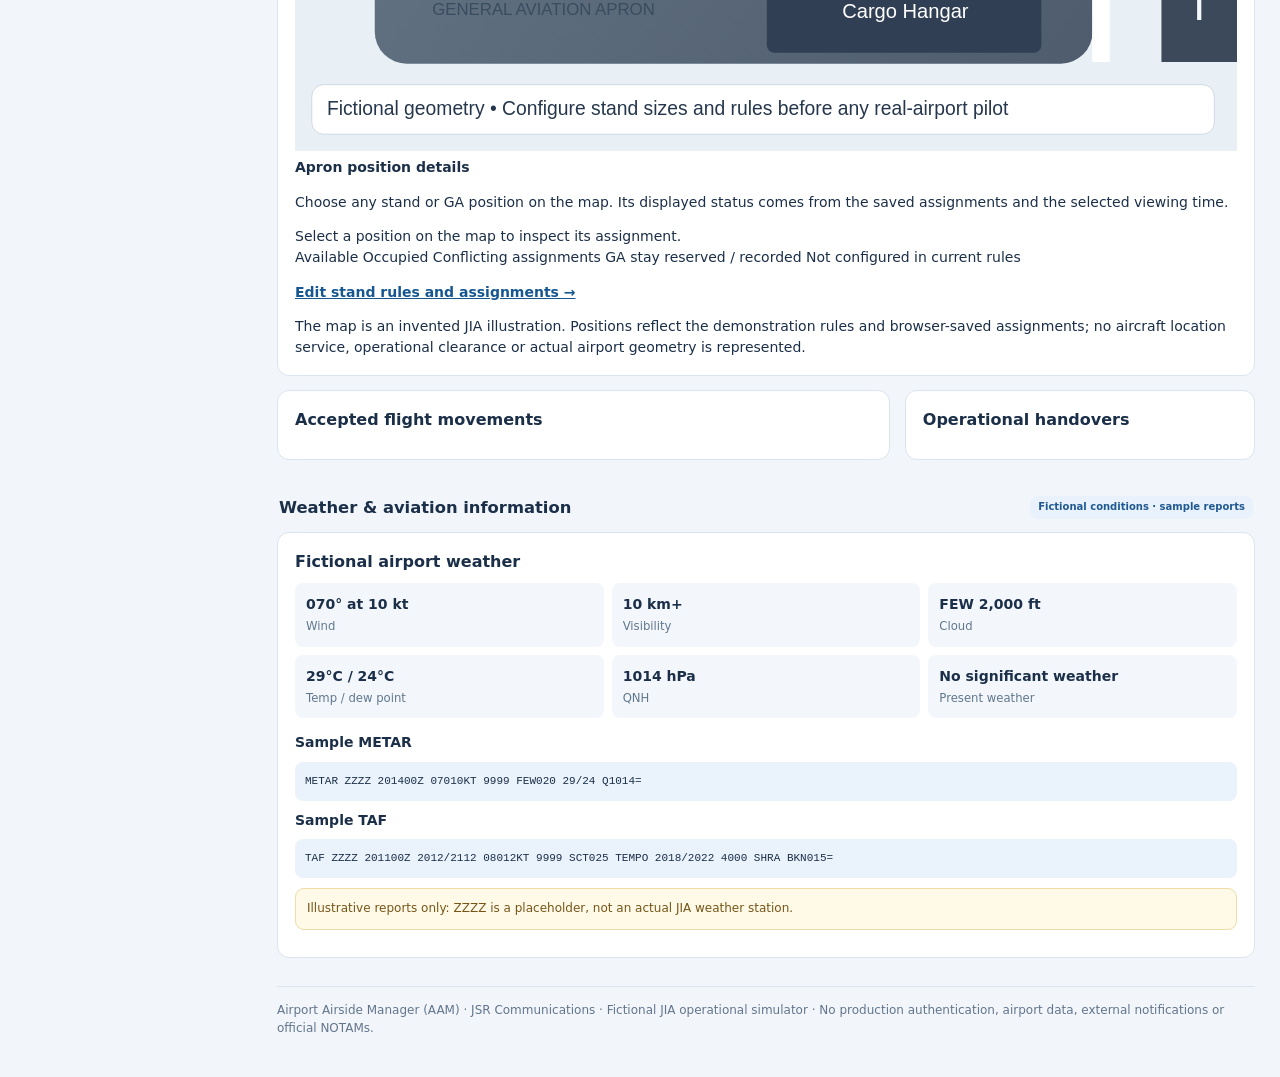
==== commit c054fd42: "Restore exact pre-roleplay JIA apron map and Apron position details layout" ====
--- a/portal.html
+++ b/portal.html
@@ -25,12 +25,32 @@
 <div class="hero"><h2>JIA Operations Hub</h2><p>One shared demonstration workspace for flight requests, stand assignments, inspection findings, defects, permit approvals and NOTAM requests. Switch between fictional department accounts to see the differences.</p></div>
 <div class="panel"><div class="panel-head"><h3>Operating day</h3><label class="field">Date <input id="operatingDate" type="date"></label></div><p class="hint">Use the same fictional working day across flights, GA stays, inspections and the apron display.</p></div>
 <div class="metrics" id="dashboardMetrics"></div>
-<section class="aam-full-width-apron" aria-label="Standalone apron map">
-<div class="panel"><h3>Apron occupancy · assignment-linked</h3><div class="actions"><label class="field">View time <input id="viewTime" type="time" value="12:30"></label><button class="btn" data-action="reset-time">12:30 sample</button></div>
-<div class="map-wrap"><div class="map-graphic"><img src="assets/jia-demo-apron.svg" alt="Original fictional JIA apron with contact stands, remote parking, GA and cargo positions"><div id="mapPins"></div></div>
-<div><h4>Selected position</h4><div class="map-data" id="mapDetail">Choose a stand.</div><p class="hint">Green = available; amber = occupied; red = conflicting. Invented schematic, not to scale.</p></div></div>
-</div>
-</section>
+<section class="panel" style="margin-top:14px" aria-label="Interactive fictional apron map">
+    <div class="panel-h"><h3>JIA apron map · assignment-linked</h3><small>Fictional schematic · not to scale · reflects selected viewing time</small></div>
+    <div class="time-row"><label for="viewTime">View time</label><input id="viewTime" type="time" value="12:30"><button id="resetTime" data-act="reset-time" type="button">12:30 sample</button></div>
+    <div class="map-layout">
+      <div class="map-viewport"><div class="map-figure" id="apronFigure">
+        <img src="assets/jia-demo-apron.svg" alt="Invented airport schematic showing contact stands 1 to 6, stand 7L, remote stands 7 to 10, general aviation positions G1 to G9 and a cargo apron." loading="lazy">
+        <div id="mapPins" aria-label="Select an apron position for flight or GA occupancy details"></div>
+      </div></div>
+      <aside class="map-info" aria-label="Map status and selection">
+        <h4>Apron position details</h4>
+        <p>Choose any stand or GA position on the map. Its displayed status comes from the saved assignments and the selected viewing time.</p>
+        <div id="mapSelection" class="detail" role="status" aria-live="polite">Select a position on the map to inspect its assignment.</div>
+        <div class="map-legend" aria-label="Position status legend">
+          <span><i class="free"></i> Available</span>
+          <span><i class="busy"></i> Occupied</span>
+          <span><i class="conflict"></i> Conflicting assignments</span>
+          <span><i class="reserve"></i> GA stay reserved / recorded</span>
+          <span><i class="off"></i> Not configured in current rules</span>
+        </div>
+        <div class="map-summary" id="mapSummary"></div>
+        <p class="unmapped" id="unmappedStands" hidden></p>
+        <p><a href="assignments.html" style="color:#165791;font-weight:800">Edit stand rules and assignments →</a></p>
+      </aside>
+    </div>
+    <div class="note">The map is an invented JIA illustration. Positions reflect the demonstration rules and browser-saved assignments; no aircraft location service, operational clearance or actual airport geometry is represented.</div>
+  </section>
 <div class="two"><div class="panel"><h3>Accepted flight movements</h3><div id="dashboardFlights"></div></div><div class="panel"><h3>Operational handovers</h3><div id="dashboardWork"></div></div></div>
 <section class="aam-airport-weather" aria-label="Fictional airport weather">
 <div class="panel-head"><h3>Weather &amp; aviation information</h3><span class="tag">Fictional conditions · sample reports</span></div>
--- a/assets/portal.css
+++ b/assets/portal.css
@@ -60,3 +60,11 @@
 body.embed .panel{border-radius:11px}
 body.embed footer{font-size:11px}
 @media(max-width:700px){body.embed .content{padding:8px}}
+
+/* Restored pre-roleplay dashboard composition: apron is a dedicated full-width panel. */
+.aam-full-width-apron{width:100%;margin-top:3px}
+.aam-full-width-apron .map-graphic{max-width:760px}
+.aam-airport-weather{margin:22px 0 8px}
+.aam-airport-weather .panel-head{padding:0 2px;margin-bottom:12px}
+.aam-airport-weather .wxgrid{grid-template-columns:repeat(3,minmax(0,1fr))}
+@media(max-width:640px){.aam-airport-weather .wxgrid{grid-template-columns:repeat(2,minmax(0,1fr))}}
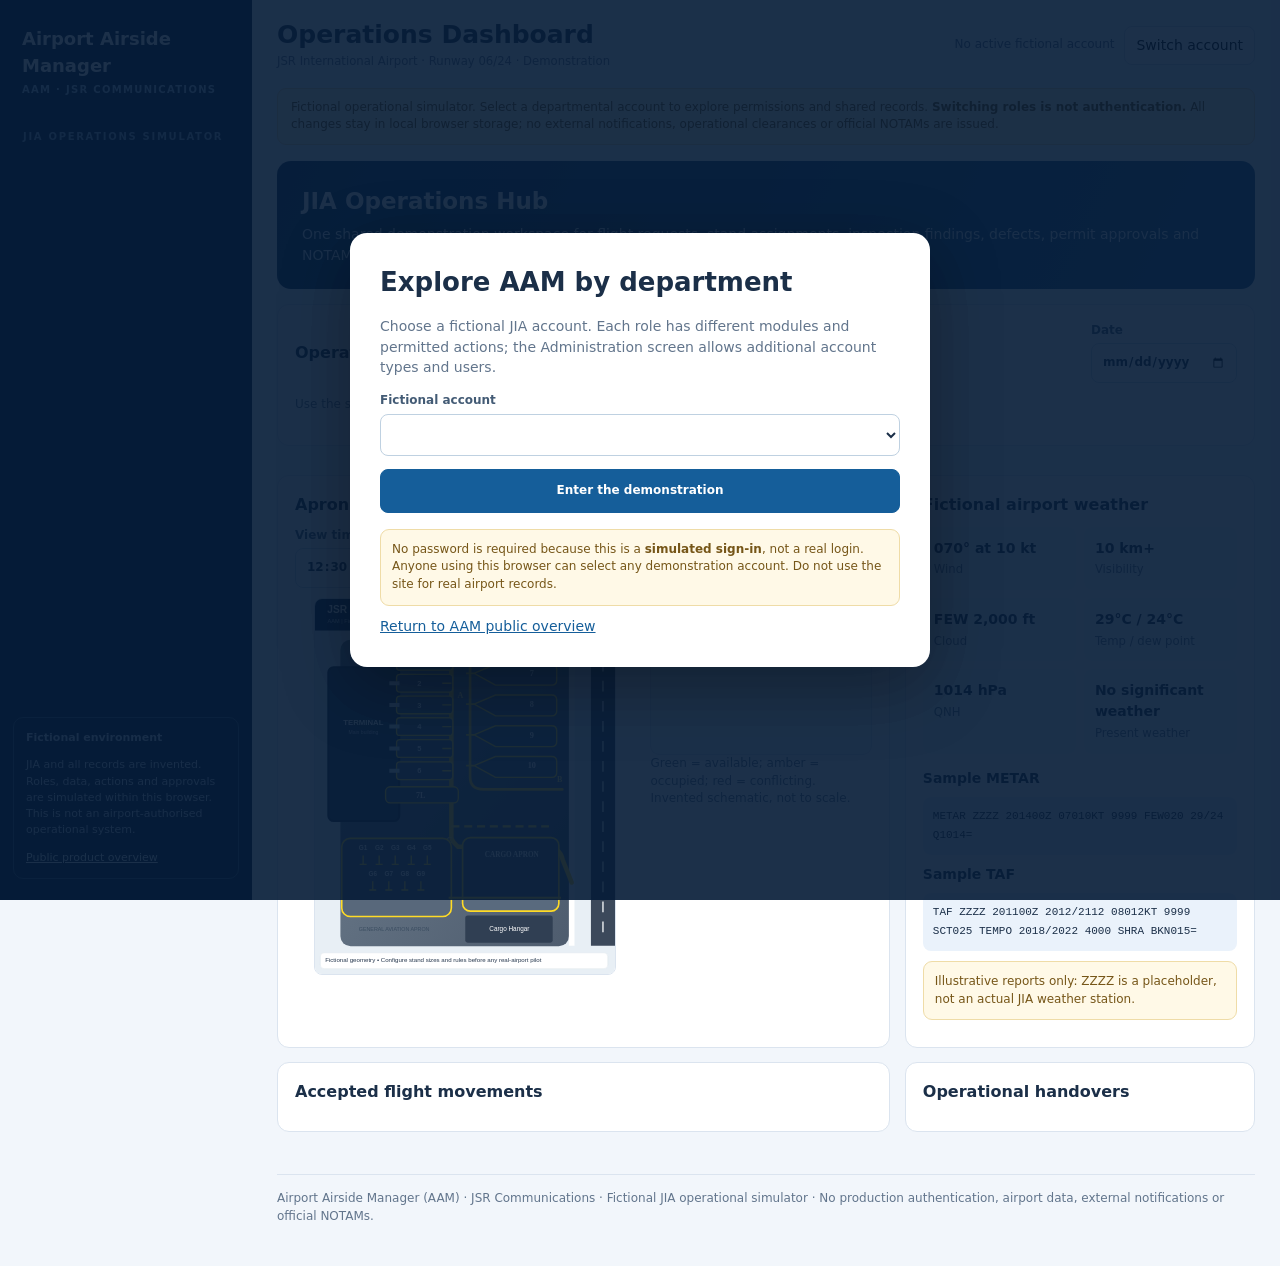
==== commit 0109441a: "Restore AAM repository snapshot from 3cc565a4a9e000303f4d12fd9cc90b60a67d68d6" ====
--- a/portal.html
+++ b/portal.html
@@ -11,7 +11,6 @@
 <body>
 <div class="shell">
 <aside class="sidebar" aria-label="AAM navigation">
-<button id="collapseSidebar" class="collapse-control" type="button" aria-expanded="true" aria-label="Collapse sidebar" title="Collapse sidebar">☰</button>
 <div class="brand"><b>Airport Airside Manager</b><small>AAM · JSR COMMUNICATIONS</small></div>
 <div class="nav-title">JIA operations simulator</div>
 <nav id="navLinks" aria-label="Department modules"></nav>
@@ -25,37 +24,14 @@
 <div class="hero"><h2>JIA Operations Hub</h2><p>One shared demonstration workspace for flight requests, stand assignments, inspection findings, defects, permit approvals and NOTAM requests. Switch between fictional department accounts to see the differences.</p></div>
 <div class="panel"><div class="panel-head"><h3>Operating day</h3><label class="field">Date <input id="operatingDate" type="date"></label></div><p class="hint">Use the same fictional working day across flights, GA stays, inspections and the apron display.</p></div>
 <div class="metrics" id="dashboardMetrics"></div>
-<section class="panel" style="margin-top:14px" aria-label="Interactive fictional apron map">
-    <div class="panel-h"><h3>JIA apron map · assignment-linked</h3><small>Fictional schematic · not to scale · reflects selected viewing time</small></div>
-    <div class="time-row"><label for="viewTime">View time</label><input id="viewTime" type="time" value="12:30"><button id="resetTime" data-act="reset-time" type="button">12:30 sample</button></div>
-    <div class="map-layout">
-      <div class="map-viewport"><div class="map-figure" id="apronFigure">
-        <img src="assets/jia-demo-apron.svg" alt="Invented airport schematic showing contact stands 1 to 6, stand 7L, remote stands 7 to 10, general aviation positions G1 to G9 and a cargo apron." loading="lazy">
-        <div id="mapPins" aria-label="Select an apron position for flight or GA occupancy details"></div>
-      </div></div>
-      <aside class="map-info" aria-label="Map status and selection">
-        <h4>Apron position details</h4>
-        <p>Choose any stand or GA position on the map. Its displayed status comes from the saved assignments and the selected viewing time.</p>
-        <div id="mapSelection" class="detail" role="status" aria-live="polite">Select a position on the map to inspect its assignment.</div>
-        <div class="map-legend" aria-label="Position status legend">
-          <span><i class="free"></i> Available</span>
-          <span><i class="busy"></i> Occupied</span>
-          <span><i class="conflict"></i> Conflicting assignments</span>
-          <span><i class="reserve"></i> GA stay reserved / recorded</span>
-          <span><i class="off"></i> Not configured in current rules</span>
-        </div>
-        <div class="map-summary" id="mapSummary"></div>
-        <p class="unmapped" id="unmappedStands" hidden></p>
-        <p><a href="assignments.html" style="color:#165791;font-weight:800">Edit stand rules and assignments →</a></p>
-      </aside>
-    </div>
-    <div class="note">The map is an invented JIA illustration. Positions reflect the demonstration rules and browser-saved assignments; no aircraft location service, operational clearance or actual airport geometry is represented.</div>
-  </section>
+<div class="two">
+<div class="panel"><h3>Apron occupancy · assignment-linked</h3><div class="actions"><label class="field">View time <input id="viewTime" type="time" value="12:30"></label><button class="btn" data-action="reset-time">12:30 sample</button></div>
+<div class="map-wrap"><div class="map-graphic"><img src="assets/jia-demo-apron.svg" alt="Original fictional JIA apron with contact stands, remote parking, GA and cargo positions"><div id="mapPins"></div></div>
+<div><h4>Selected position</h4><div class="map-data" id="mapDetail">Choose a stand.</div><p class="hint">Green = available; amber = occupied; red = conflicting. Invented schematic, not to scale.</p></div></div>
+</div>
+<div class="panel"><h3>Fictional airport weather</h3><div class="wxgrid"><div><b>070° at 10 kt</b><small>Wind</small></div><div><b>10 km+</b><small>Visibility</small></div><div><b>FEW 2,000 ft</b><small>Cloud</small></div><div><b>29°C / 24°C</b><small>Temp / dew point</small></div><div><b>1014 hPa</b><small>QNH</small></div><div><b>No significant weather</b><small>Present weather</small></div></div><h4 style="margin-top:14px">Sample METAR</h4><code class="raw">METAR ZZZZ 201400Z 07010KT 9999 FEW020 29/24 Q1014=</code><h4>Sample TAF</h4><code class="raw">TAF ZZZZ 201100Z 2012/2112 08012KT 9999 SCT025 TEMPO 2018/2022 4000 SHRA BKN015=</code><div class="notice">Illustrative reports only: ZZZZ is a placeholder, not an actual JIA weather station.</div></div>
+</div>
 <div class="two"><div class="panel"><h3>Accepted flight movements</h3><div id="dashboardFlights"></div></div><div class="panel"><h3>Operational handovers</h3><div id="dashboardWork"></div></div></div>
-<section class="aam-airport-weather" aria-label="Fictional airport weather">
-<div class="panel-head"><h3>Weather &amp; aviation information</h3><span class="tag">Fictional conditions · sample reports</span></div>
-<div class="panel"><h3>Fictional airport weather</h3><div class="wxgrid"><div><b>070° at 10 kt</b><small>Wind</small></div><div><b>10 km+</b><small>Visibility</small></div><div><b>FEW 2,000 ft</b><small>Cloud</small></div><div><b>29°C / 24°C</b><small>Temp / dew point</small></div><div><b>1014 hPa</b><small>QNH</small></div><div><b>No significant weather</b><small>Present weather</small></div></div><h4 style="margin-top:14px">Sample METAR</h4><code class="raw">METAR ZZZZ 201400Z 07010KT 9999 FEW020 29/24 Q1014=</code><h4>Sample TAF</h4><code class="raw">TAF ZZZZ 201100Z 2012/2112 08012KT 9999 SCT025 TEMPO 2018/2022 4000 SHRA BKN015=</code><div class="notice">Illustrative reports only: ZZZZ is a placeholder, not an actual JIA weather station.</div></div>
-</section>
 </section>
 <section class="section" data-page="flights">
 <div class="panel"><div class="panel-head"><h3>Flight requests &amp; official working schedule</h3><span class="tag">Airline requests require Operations acceptance</span></div><p class="hint">Airlines see only their own flights. Pending requests do not appear on the accepted movement board. Airlines may update ETA and ETD after acceptance; only Operations can allocate stands or alter official schedule status.</p><div class="table-wrap"><table><thead><tr><th>Flight / airline</th><th>Category / aircraft</th><th>STA / STD</th><th>ETA / ETD</th><th>Status</th><th>Stand / resources</th><th>Action</th></tr></thead><tbody id="flightRows"></tbody></table></div></div>
@@ -78,7 +54,6 @@
 <div class="panel"><h3>Add fictional GA stay</h3><form class="form" id="gaForm"><label>Aircraft registration<input name="registration" required maxlength="16"></label><label>Aircraft type<input name="aircraft" required maxlength="24" placeholder="C208"></label><label>GA position<select name="spot" id="gaSpotSelect"></select></label><label>Operator<input name="operator" required maxlength="80"></label><label>Arrival date<input type="date" name="start" required></label><label>Departure date<input type="date" name="end" required></label><label>Status<select name="status"><option>Reserved</option><option>On stand</option><option>Departed</option></select></label><div class="full"><button class="btn primary">Save GA stay</button></div></form></div></div>
 </section>
 <section class="section" data-page="issues">
-<div class="tab-strip" aria-label="Issues and permits tabs"><button type="button" class="tab-button active" data-jump="issues">Issues &amp; Defects</button><button type="button" class="tab-button" data-jump="permits">Permits &amp; Approvals</button></div>
 <div class="two"><div class="panel"><h3>Issues &amp; defects register</h3><p class="hint">One issue, one accountable owner, due date and recorded resolution/sign-off. Overdue entries remain open until formally closed.</p><div class="cards" id="issueRows"></div></div>
 <div class="panel"><h3>Report a defect</h3><form id="issueForm" class="form">
 <label>Location<input name="location" required maxlength="100" placeholder="Stand 4"></label><label>Category<select name="category"><option>Lighting</option><option>Surface</option><option>FOD</option><option>Fire / safety</option><option>Equipment</option><option>Terminal</option><option>Other</option></select></label>
@@ -94,7 +69,6 @@
 <p class="hint" style="margin-top:15px">For full day/night checklists and PDF reports, use the existing <a href="airfield-inspection.html">Airfield Inspection</a> or <a href="terminal-inspection.html">Terminal Inspection</a> tools. Those older standalone forms do not yet automatically create issues in this simulator.</p></div></div>
 </section>
 <section class="section" data-page="permits">
-<div class="tab-strip" aria-label="Issues and permits tabs"><button type="button" class="tab-button" data-jump="issues">Issues &amp; Defects</button><button type="button" class="tab-button active" data-jump="permits">Permits &amp; Approvals</button></div>
 <div class="two"><div class="panel"><h3>Airside permits</h3><p class="hint">Request → approval / rejection → activation → close-out. Decisions are simulated and retained in the local audit history.</p><div id="permitRows" class="cards"></div></div>
 <div class="panel"><h3>New permit application</h3><form class="form" id="permitForm">
 <label>Permit type<select name="type"><option>Hot works</option><option>Airside works</option><option>AVOP / driving</option><option>Temporary access</option></select></label><label>Location<input required name="location" maxlength="100"></label>
--- a/assets/portal.css
+++ b/assets/portal.css
@@ -34,37 +34,3 @@
 @media(max-width:850px){.shell{grid-template-columns:1fr}.sidebar{position:relative;height:auto;gap:10px;padding:14px}.sidebar-note{display:none}#navLinks{display:flex;overflow:auto;gap:5px}.nav-link{flex:none;padding:10px}.two,.two-even,.map-wrap{grid-template-columns:1fr}.metrics{grid-template-columns:repeat(2,minmax(0,1fr))}}
 @media(max-width:580px){.metrics,.form,.permission-grid,.role-picker,.wxgrid{grid-template-columns:1fr}.content{padding:13px}.login-card{padding:18px}.top h1{font-size:21px}.map-pin{font-size:8px;padding:2px 3px}th,td{padding:8px}}
 @media print{.sidebar,.account,.btn,.form,.demo-label,#loginOverlay,.nav-link{display:none!important}.shell{display:block}.section{display:none!important}.section.active{display:block!important}body{background:#fff}.panel{break-inside:avoid}}
-
-
-/* Collapsible departmental navigation. */
-.sidebar .collapse-control{align-self:flex-end;background:#203d63;color:white;border:1px solid #52769f;border-radius:8px;padding:7px 11px;font-weight:800;font-size:16px;cursor:pointer}
-.shell.collapsed{grid-template-columns:74px minmax(0,1fr)}
-.shell.collapsed .sidebar{padding:16px 8px}
-.shell.collapsed .brand,.shell.collapsed .nav-title,.shell.collapsed .sidebar-note{display:none}
-.shell.collapsed .nav-link{font-size:0;line-height:1;text-align:center;padding:13px 7px}
-.shell.collapsed .nav-link em{font-size:20px;margin:0}
-.shell.collapsed .sidebar .collapse-control{align-self:center}
-.tab-strip{display:flex;gap:7px;flex-wrap:wrap;margin:0 0 14px}
-.tab-button{border:1px solid #c7d7e7;border-radius:9px;background:#fff;padding:10px 15px;color:#224e7e;font-weight:750}
-.tab-button.active{background:#155e9a;color:#fff;border-color:#155e9a}
-#loginOverlay[hidden]{display:none!important}
-@media(max-width:850px){.shell.collapsed{display:block}.shell.collapsed .sidebar{padding:14px}.shell.collapsed .brand{display:block}.shell.collapsed .nav-link{font-size:12px;line-height:1.5;padding:10px}.shell.collapsed .nav-link em{font-size:14px;margin-right:6px}}
-
-/* Integrated mode: the original AAM dashboard owns the sidebar, title and account picker. */
-body.embed{background:#f3f6fb}
-body.embed .shell{display:block;min-height:0;max-width:none}
-body.embed .sidebar{display:none!important}
-body.embed .content{padding:12px 12px 22px;max-width:none;margin:0;width:100%}
-body.embed .top{display:none!important}
-body.embed .demo-label{display:none!important}
-body.embed .panel{border-radius:11px}
-body.embed footer{font-size:11px}
-@media(max-width:700px){body.embed .content{padding:8px}}
-
-/* Restored pre-roleplay dashboard composition: apron is a dedicated full-width panel. */
-.aam-full-width-apron{width:100%;margin-top:3px}
-.aam-full-width-apron .map-graphic{max-width:760px}
-.aam-airport-weather{margin:22px 0 8px}
-.aam-airport-weather .panel-head{padding:0 2px;margin-bottom:12px}
-.aam-airport-weather .wxgrid{grid-template-columns:repeat(3,minmax(0,1fr))}
-@media(max-width:640px){.aam-airport-weather .wxgrid{grid-template-columns:repeat(2,minmax(0,1fr))}}
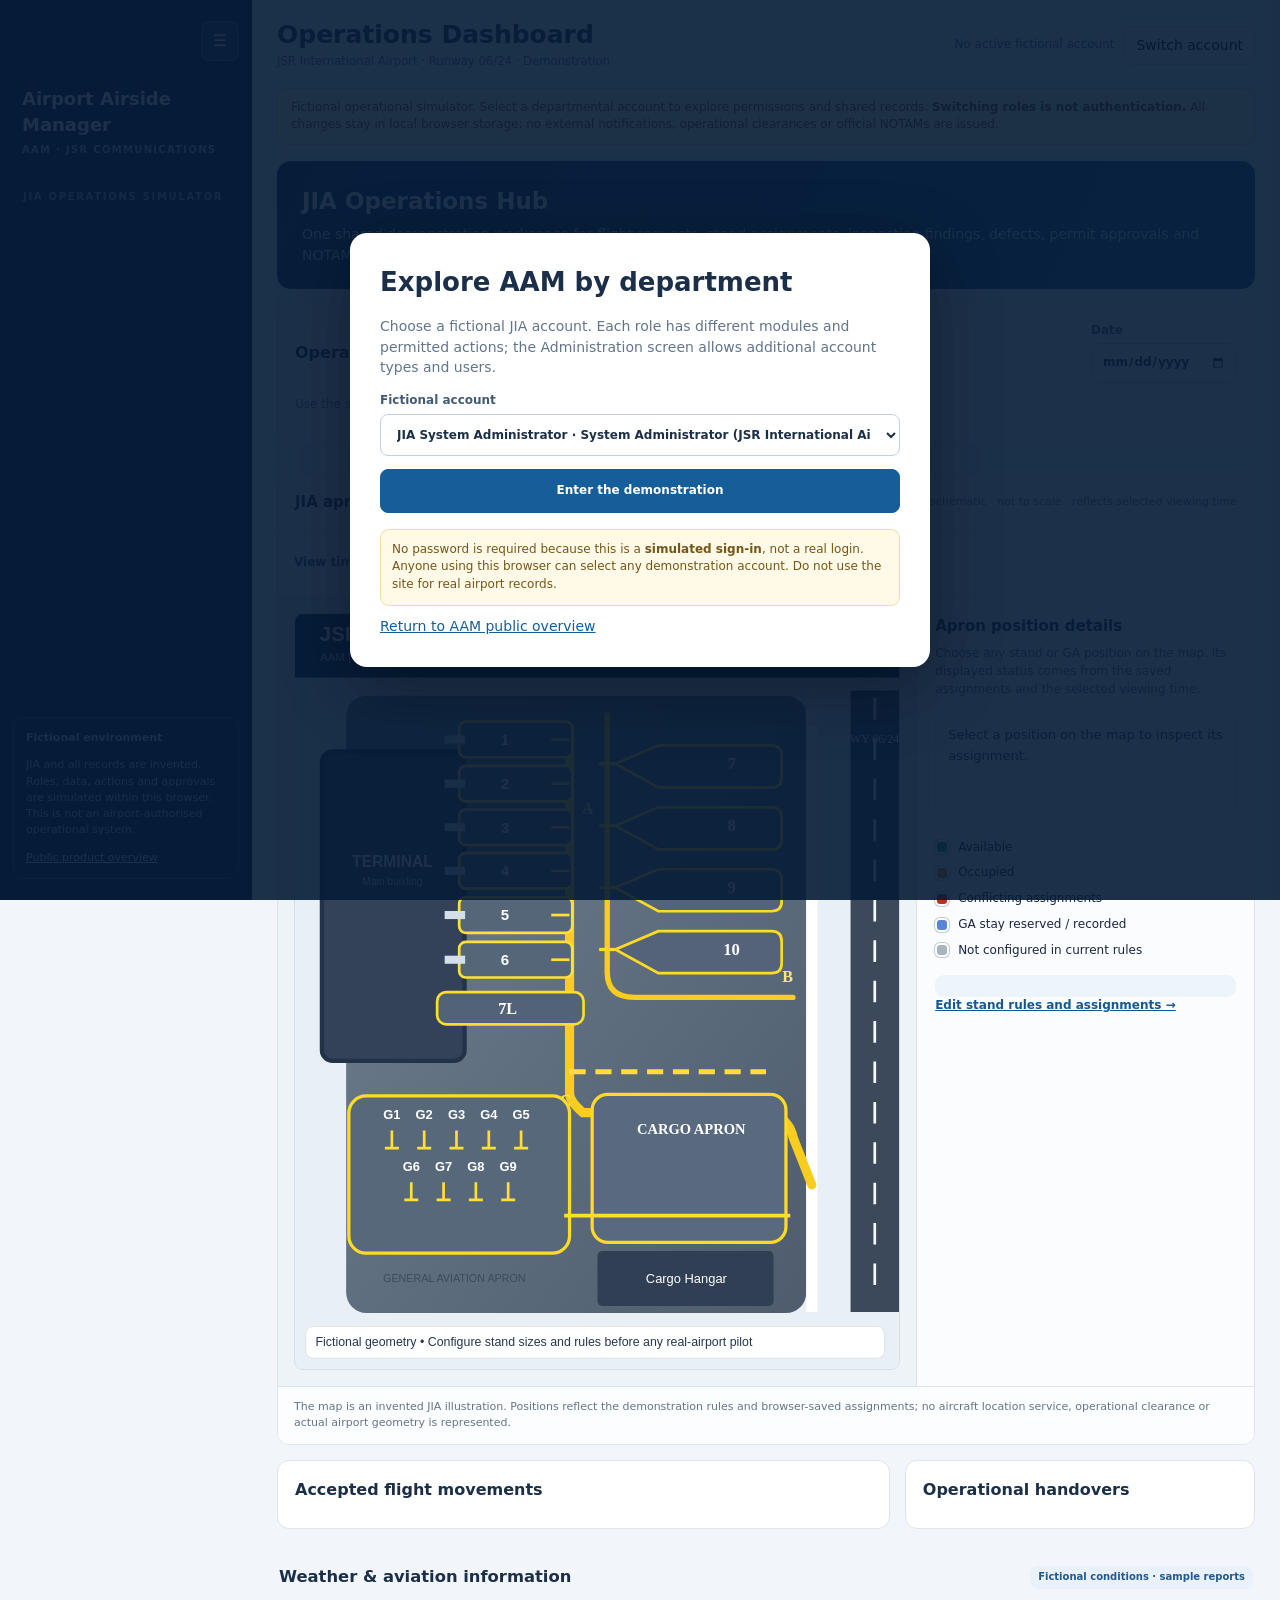
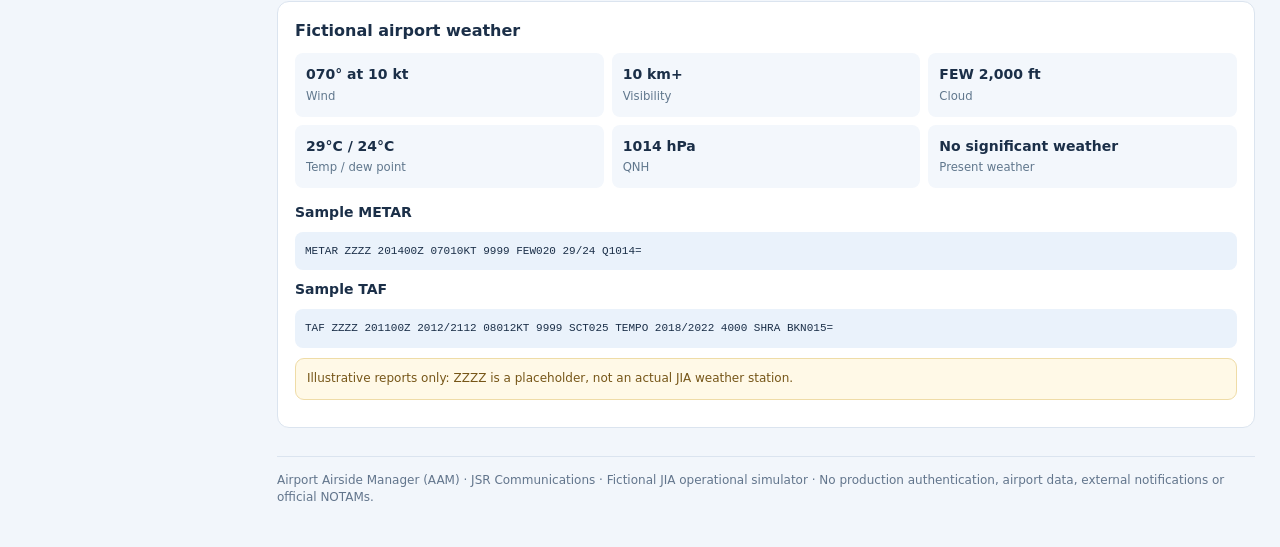
==== commit 69033c1e: "Restore AAM to state before rollback (55b7658), retaining approved dashboard and role-play updates" ====
--- a/portal.html
+++ b/portal.html
@@ -11,6 +11,7 @@
 <body>
 <div class="shell">
 <aside class="sidebar" aria-label="AAM navigation">
+<button id="collapseSidebar" class="collapse-control" type="button" aria-expanded="true" aria-label="Collapse sidebar" title="Collapse sidebar">☰</button>
 <div class="brand"><b>Airport Airside Manager</b><small>AAM · JSR COMMUNICATIONS</small></div>
 <div class="nav-title">JIA operations simulator</div>
 <nav id="navLinks" aria-label="Department modules"></nav>
@@ -24,14 +25,37 @@
 <div class="hero"><h2>JIA Operations Hub</h2><p>One shared demonstration workspace for flight requests, stand assignments, inspection findings, defects, permit approvals and NOTAM requests. Switch between fictional department accounts to see the differences.</p></div>
 <div class="panel"><div class="panel-head"><h3>Operating day</h3><label class="field">Date <input id="operatingDate" type="date"></label></div><p class="hint">Use the same fictional working day across flights, GA stays, inspections and the apron display.</p></div>
 <div class="metrics" id="dashboardMetrics"></div>
-<div class="two">
-<div class="panel"><h3>Apron occupancy · assignment-linked</h3><div class="actions"><label class="field">View time <input id="viewTime" type="time" value="12:30"></label><button class="btn" data-action="reset-time">12:30 sample</button></div>
-<div class="map-wrap"><div class="map-graphic"><img src="assets/jia-demo-apron.svg" alt="Original fictional JIA apron with contact stands, remote parking, GA and cargo positions"><div id="mapPins"></div></div>
-<div><h4>Selected position</h4><div class="map-data" id="mapDetail">Choose a stand.</div><p class="hint">Green = available; amber = occupied; red = conflicting. Invented schematic, not to scale.</p></div></div>
-</div>
+<section class="panel" style="margin-top:14px" aria-label="Interactive fictional apron map">
+    <div class="panel-h"><h3>JIA apron map · assignment-linked</h3><small>Fictional schematic · not to scale · reflects selected viewing time</small></div>
+    <div class="time-row"><label for="viewTime">View time</label><input id="viewTime" type="time" value="12:30"><button id="resetTime" data-act="reset-time" type="button">12:30 sample</button></div>
+    <div class="map-layout">
+      <div class="map-viewport"><div class="map-figure" id="apronFigure">
+        <img src="assets/jia-demo-apron.svg" alt="Invented airport schematic showing contact stands 1 to 6, stand 7L, remote stands 7 to 10, general aviation positions G1 to G9 and a cargo apron." loading="lazy">
+        <div id="mapPins" aria-label="Select an apron position for flight or GA occupancy details"></div>
+      </div></div>
+      <aside class="map-info" aria-label="Map status and selection">
+        <h4>Apron position details</h4>
+        <p>Choose any stand or GA position on the map. Its displayed status comes from the saved assignments and the selected viewing time.</p>
+        <div id="mapSelection" class="detail" role="status" aria-live="polite">Select a position on the map to inspect its assignment.</div>
+        <div class="map-legend" aria-label="Position status legend">
+          <span><i class="free"></i> Available</span>
+          <span><i class="busy"></i> Occupied</span>
+          <span><i class="conflict"></i> Conflicting assignments</span>
+          <span><i class="reserve"></i> GA stay reserved / recorded</span>
+          <span><i class="off"></i> Not configured in current rules</span>
+        </div>
+        <div class="map-summary" id="mapSummary"></div>
+        <p class="unmapped" id="unmappedStands" hidden></p>
+        <p><a href="assignments.html" style="color:#165791;font-weight:800">Edit stand rules and assignments →</a></p>
+      </aside>
+    </div>
+    <div class="note">The map is an invented JIA illustration. Positions reflect the demonstration rules and browser-saved assignments; no aircraft location service, operational clearance or actual airport geometry is represented.</div>
+  </section>
+<div class="two"><div class="panel"><h3>Accepted flight movements</h3><div id="dashboardFlights"></div></div><div class="panel"><h3>Operational handovers</h3><div id="dashboardWork"></div></div></div>
+<section class="aam-airport-weather" aria-label="Fictional airport weather">
+<div class="panel-head"><h3>Weather &amp; aviation information</h3><span class="tag">Fictional conditions · sample reports</span></div>
 <div class="panel"><h3>Fictional airport weather</h3><div class="wxgrid"><div><b>070° at 10 kt</b><small>Wind</small></div><div><b>10 km+</b><small>Visibility</small></div><div><b>FEW 2,000 ft</b><small>Cloud</small></div><div><b>29°C / 24°C</b><small>Temp / dew point</small></div><div><b>1014 hPa</b><small>QNH</small></div><div><b>No significant weather</b><small>Present weather</small></div></div><h4 style="margin-top:14px">Sample METAR</h4><code class="raw">METAR ZZZZ 201400Z 07010KT 9999 FEW020 29/24 Q1014=</code><h4>Sample TAF</h4><code class="raw">TAF ZZZZ 201100Z 2012/2112 08012KT 9999 SCT025 TEMPO 2018/2022 4000 SHRA BKN015=</code><div class="notice">Illustrative reports only: ZZZZ is a placeholder, not an actual JIA weather station.</div></div>
-</div>
-<div class="two"><div class="panel"><h3>Accepted flight movements</h3><div id="dashboardFlights"></div></div><div class="panel"><h3>Operational handovers</h3><div id="dashboardWork"></div></div></div>
+</section>
 </section>
 <section class="section" data-page="flights">
 <div class="panel"><div class="panel-head"><h3>Flight requests &amp; official working schedule</h3><span class="tag">Airline requests require Operations acceptance</span></div><p class="hint">Airlines see only their own flights. Pending requests do not appear on the accepted movement board. Airlines may update ETA and ETD after acceptance; only Operations can allocate stands or alter official schedule status.</p><div class="table-wrap"><table><thead><tr><th>Flight / airline</th><th>Category / aircraft</th><th>STA / STD</th><th>ETA / ETD</th><th>Status</th><th>Stand / resources</th><th>Action</th></tr></thead><tbody id="flightRows"></tbody></table></div></div>
@@ -54,6 +78,7 @@
 <div class="panel"><h3>Add fictional GA stay</h3><form class="form" id="gaForm"><label>Aircraft registration<input name="registration" required maxlength="16"></label><label>Aircraft type<input name="aircraft" required maxlength="24" placeholder="C208"></label><label>GA position<select name="spot" id="gaSpotSelect"></select></label><label>Operator<input name="operator" required maxlength="80"></label><label>Arrival date<input type="date" name="start" required></label><label>Departure date<input type="date" name="end" required></label><label>Status<select name="status"><option>Reserved</option><option>On stand</option><option>Departed</option></select></label><div class="full"><button class="btn primary">Save GA stay</button></div></form></div></div>
 </section>
 <section class="section" data-page="issues">
+<div class="tab-strip" aria-label="Issues and permits tabs"><button type="button" class="tab-button active" data-jump="issues">Issues &amp; Defects</button><button type="button" class="tab-button" data-jump="permits">Permits &amp; Approvals</button></div>
 <div class="two"><div class="panel"><h3>Issues &amp; defects register</h3><p class="hint">One issue, one accountable owner, due date and recorded resolution/sign-off. Overdue entries remain open until formally closed.</p><div class="cards" id="issueRows"></div></div>
 <div class="panel"><h3>Report a defect</h3><form id="issueForm" class="form">
 <label>Location<input name="location" required maxlength="100" placeholder="Stand 4"></label><label>Category<select name="category"><option>Lighting</option><option>Surface</option><option>FOD</option><option>Fire / safety</option><option>Equipment</option><option>Terminal</option><option>Other</option></select></label>
@@ -69,6 +94,7 @@
 <p class="hint" style="margin-top:15px">For full day/night checklists and PDF reports, use the existing <a href="airfield-inspection.html">Airfield Inspection</a> or <a href="terminal-inspection.html">Terminal Inspection</a> tools. Those older standalone forms do not yet automatically create issues in this simulator.</p></div></div>
 </section>
 <section class="section" data-page="permits">
+<div class="tab-strip" aria-label="Issues and permits tabs"><button type="button" class="tab-button" data-jump="issues">Issues &amp; Defects</button><button type="button" class="tab-button active" data-jump="permits">Permits &amp; Approvals</button></div>
 <div class="two"><div class="panel"><h3>Airside permits</h3><p class="hint">Request → approval / rejection → activation → close-out. Decisions are simulated and retained in the local audit history.</p><div id="permitRows" class="cards"></div></div>
 <div class="panel"><h3>New permit application</h3><form class="form" id="permitForm">
 <label>Permit type<select name="type"><option>Hot works</option><option>Airside works</option><option>AVOP / driving</option><option>Temporary access</option></select></label><label>Location<input required name="location" maxlength="100"></label>
--- a/assets/portal.css
+++ b/assets/portal.css
@@ -34,3 +34,78 @@
 @media(max-width:850px){.shell{grid-template-columns:1fr}.sidebar{position:relative;height:auto;gap:10px;padding:14px}.sidebar-note{display:none}#navLinks{display:flex;overflow:auto;gap:5px}.nav-link{flex:none;padding:10px}.two,.two-even,.map-wrap{grid-template-columns:1fr}.metrics{grid-template-columns:repeat(2,minmax(0,1fr))}}
 @media(max-width:580px){.metrics,.form,.permission-grid,.role-picker,.wxgrid{grid-template-columns:1fr}.content{padding:13px}.login-card{padding:18px}.top h1{font-size:21px}.map-pin{font-size:8px;padding:2px 3px}th,td{padding:8px}}
 @media print{.sidebar,.account,.btn,.form,.demo-label,#loginOverlay,.nav-link{display:none!important}.shell{display:block}.section{display:none!important}.section.active{display:block!important}body{background:#fff}.panel{break-inside:avoid}}
+
+
+/* Collapsible departmental navigation. */
+.sidebar .collapse-control{align-self:flex-end;background:#203d63;color:white;border:1px solid #52769f;border-radius:8px;padding:7px 11px;font-weight:800;font-size:16px;cursor:pointer}
+.shell.collapsed{grid-template-columns:74px minmax(0,1fr)}
+.shell.collapsed .sidebar{padding:16px 8px}
+.shell.collapsed .brand,.shell.collapsed .nav-title,.shell.collapsed .sidebar-note{display:none}
+.shell.collapsed .nav-link{font-size:0;line-height:1;text-align:center;padding:13px 7px}
+.shell.collapsed .nav-link em{font-size:20px;margin:0}
+.shell.collapsed .sidebar .collapse-control{align-self:center}
+.tab-strip{display:flex;gap:7px;flex-wrap:wrap;margin:0 0 14px}
+.tab-button{border:1px solid #c7d7e7;border-radius:9px;background:#fff;padding:10px 15px;color:#224e7e;font-weight:750}
+.tab-button.active{background:#155e9a;color:#fff;border-color:#155e9a}
+#loginOverlay[hidden]{display:none!important}
+@media(max-width:850px){.shell.collapsed{display:block}.shell.collapsed .sidebar{padding:14px}.shell.collapsed .brand{display:block}.shell.collapsed .nav-link{font-size:12px;line-height:1.5;padding:10px}.shell.collapsed .nav-link em{font-size:14px;margin-right:6px}}
+
+/* Integrated mode: the original AAM dashboard owns the sidebar, title and account picker. */
+body.embed{background:#f3f6fb}
+body.embed .shell{display:block;min-height:0;max-width:none}
+body.embed .sidebar{display:none!important}
+body.embed .content{padding:12px 12px 22px;max-width:none;margin:0;width:100%}
+body.embed .top{display:none!important}
+body.embed .demo-label{display:none!important}
+body.embed .panel{border-radius:11px}
+body.embed footer{font-size:11px}
+@media(max-width:700px){body.embed .content{padding:8px}}
+
+/* Restored pre-roleplay dashboard composition: apron is a dedicated full-width panel. */
+.aam-full-width-apron{width:100%;margin-top:3px}
+.aam-full-width-apron .map-graphic{max-width:760px}
+.aam-airport-weather{margin:22px 0 8px}
+.aam-airport-weather .panel-head{padding:0 2px;margin-bottom:12px}
+.aam-airport-weather .wxgrid{grid-template-columns:repeat(3,minmax(0,1fr))}
+@media(max-width:640px){.aam-airport-weather .wxgrid{grid-template-columns:repeat(2,minmax(0,1fr))}}
+
+
+/* Canonical JIA apron map presentation copied from the approved pre-roleplay AAM dashboard. */
+.section[data-page="dashboard"]>.panel[aria-label="Interactive fictional apron map"]{padding:0;overflow:hidden;margin:15px 0}
+.panel-h{padding:15px 17px;border-bottom:1px solid var(--line);display:flex;gap:10px;align-items:center;justify-content:space-between;flex-wrap:wrap}
+.panel-h h3{font-size:15px;margin:0}
+.panel-h small{color:var(--muted);font-size:11px}
+.time-row{display:flex;align-items:center;gap:9px;flex-wrap:wrap;padding:14px 16px;background:#f8faff;border-bottom:1px solid var(--line);font-size:12px}
+.time-row label{font-weight:750;color:#3a5575}
+.time-row input{padding:8px 10px;border:1px solid #c9d7e9;border-radius:9px;background:white;min-height:39px}
+.time-row button{border:1px solid #c9d7e9;border-radius:9px;padding:8px 10px;color:#1b4c85;background:white;cursor:pointer;font-size:12px;font-weight:750}
+.note{padding:12px 16px;font-size:11px;color:#63758a;background:#fcfdff;border-top:1px solid var(--line)}
+.map-layout{display:grid;grid-template-columns:minmax(0,1.7fr) minmax(240px,.9fr);gap:0}
+.map-viewport{padding:16px;background:#eef3f8}
+.map-figure{max-width:780px;margin:0 auto;position:relative}
+.map-figure img{display:block;width:100%;height:auto;border-radius:9px;border:1px solid #d5dde7}
+.map-pin{position:absolute;transform:translate(-50%,-50%);z-index:1;min-width:25px;min-height:25px;padding:4px 6px;border-radius:8px;border:2px solid #fff;box-shadow:0 2px 7px #0a254955;display:grid;place-items:center;cursor:pointer;font-size:10px;font-weight:850;line-height:1.12;max-width:90px;white-space:nowrap}
+.map-pin.available{background:#e3f9eb;color:#086b38;border-color:#2fa164}
+.map-pin.occupied{background:#fff0c7;color:#714500;border-color:#d89615}
+.map-pin.conflict{background:#ffe6e2;color:#a92019;border-color:#bd3027}
+.map-pin.reserved{background:#e6eeff;color:#184da1;border-color:#5985d6}
+.map-pin.inactive{background:#d9dfe7;color:#516071;border-color:#fff;opacity:.83}
+.map-pin:focus-visible{outline:3px solid #245da9;outline-offset:3px}
+.map-pin[aria-pressed="true"]{box-shadow:0 0 0 3px #153963,0 3px 12px #0a254966}
+.map-info{border-left:1px solid var(--line);padding:18px;background:#fbfcfe;color:#182640}
+.map-info h4{margin:0 0 8px;color:#152f53;font-size:15px}
+.map-info p{margin:0 0 12px;color:#586c84;font-size:12px}
+.map-info .detail{background:#fff;border:1px solid #dce5ee;border-radius:10px;padding:12px;margin:12px 0;font-size:13px;line-height:1.65;white-space:pre-line;overflow-wrap:anywhere;color:#1b3658;min-height:112px}
+.map-legend{display:grid;gap:8px;margin:16px 0;font-size:12px}
+.map-legend span{display:flex;align-items:center;gap:9px}
+.map-legend i{display:inline-block;width:14px;height:14px;border-radius:5px;border:2px solid #fff;box-shadow:0 0 0 1px #bdcad7}
+.map-legend i.free{background:#2fa164}
+.map-legend i.busy{background:#d89615}
+.map-legend i.conflict{background:#bd3027}
+.map-legend i.reserve{background:#5985d6}
+.map-legend i.off{background:#aab5c2}
+.map-summary{font-size:12px;color:#465e7c;background:#edf4fa;border-radius:9px;padding:11px;margin-top:14px}
+.unmapped{color:#8f4e04!important}
+
+@media(max-width:900px){.map-layout{grid-template-columns:1fr}.map-info{border-left:0;border-top:1px solid var(--line)}}
+@media(max-width:520px){.map-viewport{padding:7px}.map-pin{min-width:15px;min-height:16px;font-size:7px;padding:2px 3px;border-width:1px;border-radius:4px;max-width:45px}}
